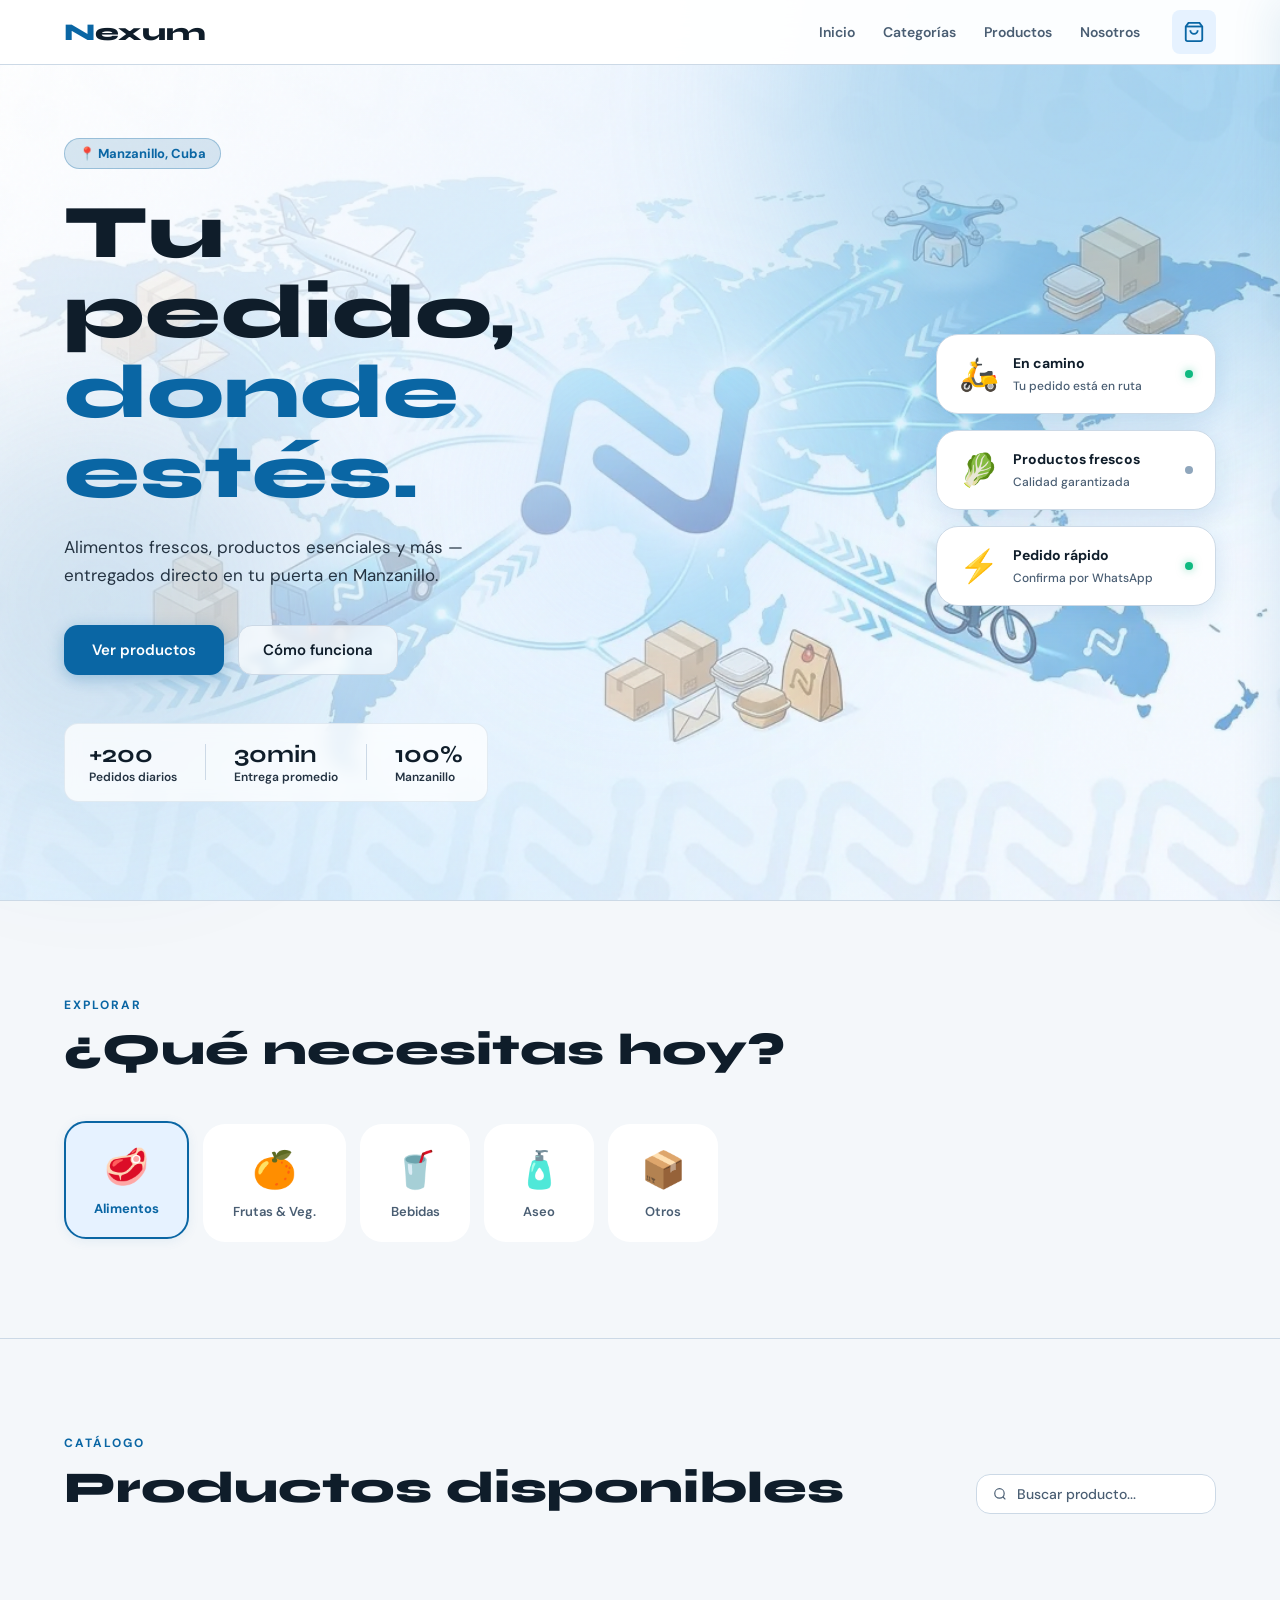
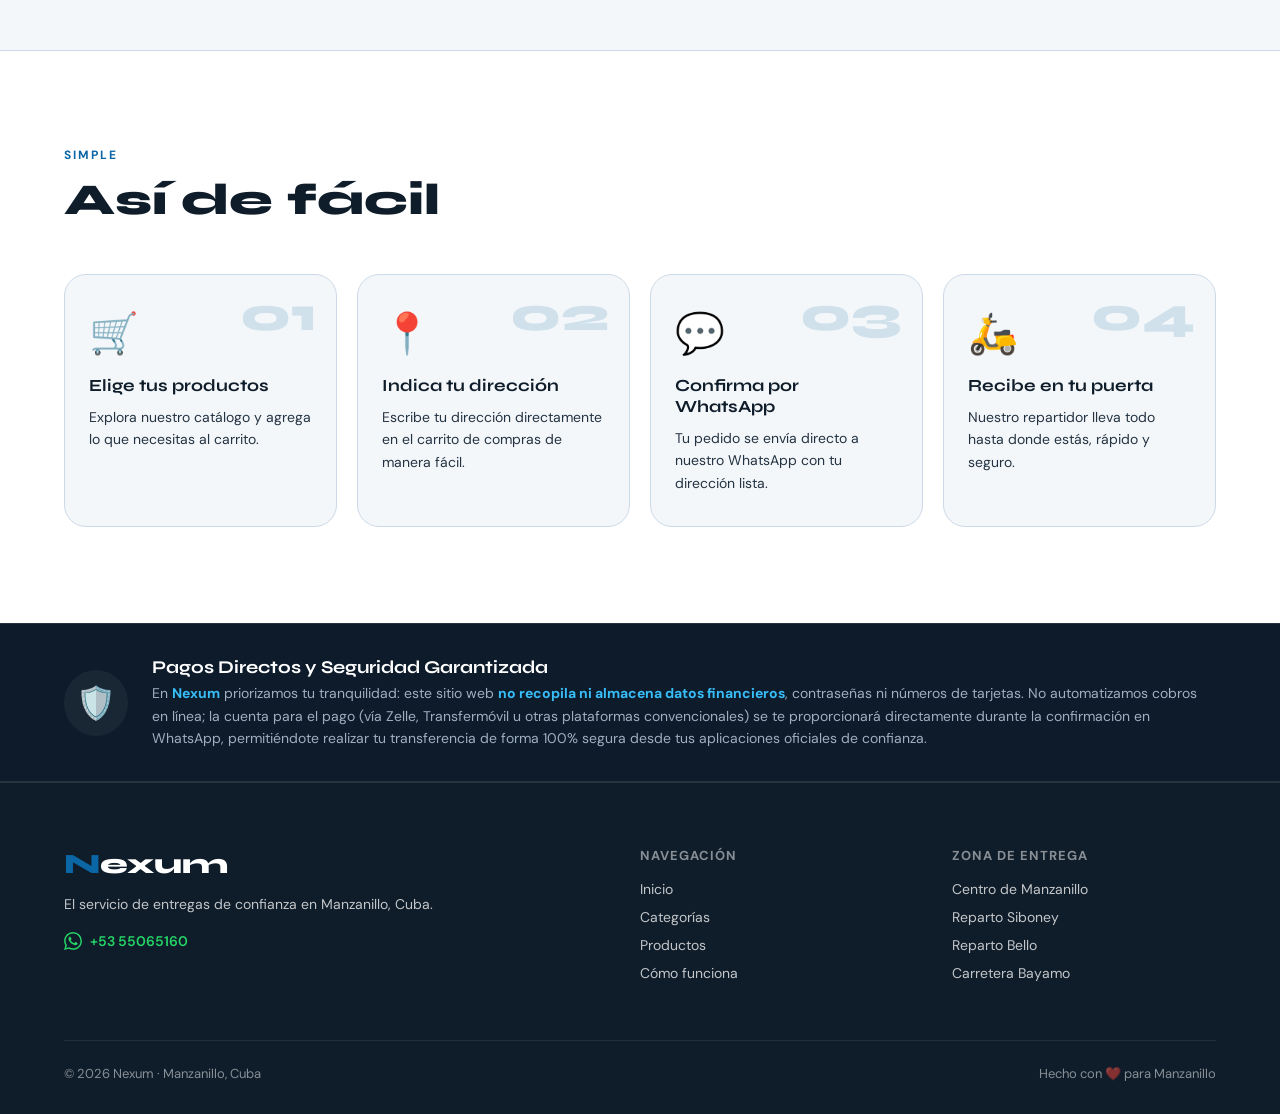
==== index.html @ 2805f34c "Add files via upload" ====
<!DOCTYPE html>
<html lang="es">
<head>
  <meta charset="UTF-8" />
  <meta name="viewport" content="width=device-width, initial-scale=1.0"/>
  <title>Nexum — Entregas en Manzanillo</title>
  <link rel="preconnect" href="https://fonts.googleapis.com">
  <link href="https://fonts.googleapis.com/css2?family=Syne:wght=400;600;700;800&family=DM+Sans:ital,wght=0,300;0,400;0,500;1,300&display=swap" rel="stylesheet">
  <link rel="stylesheet" href="css/styles.css" />
  <link rel="stylesheet" href="css/cart.css" />
  <link rel="stylesheet" href="css/modal.css" />
</head>
<body>

  <div id="loader">
    <div class="loader-logo">
      <span class="logo-n">N</span>
      <div class="loader-bar"></div>
    </div>
  </div>

  <header id="navbar">
    <div class="nav-inner">
      <a href="#" class="brand">
        <span class="brand-n">N</span>exum
      </a>
      <nav class="nav-links">
        <a href="#hero">Inicio</a>
        <a href="#categories">Categorías</a>
        <a href="#products">Productos</a>
        <a href="#about">Nosotros</a>
      </nav>
      <button class="cart-btn" id="cartToggle" aria-label="Carrito">
        <svg width="22" height="22" viewBox="0 0 24 24" fill="none" stroke="currentColor" stroke-width="2">
          <path d="M6 2L3 6v14a2 2 0 002 2h14a2 2 0 002-2V6l-3-4z"/>
          <line x1="3" y1="6" x2="21" y2="6"/>
          <path d="M16 10a4 4 0 01-8 0"/>
        </svg>
        <span class="cart-count" id="cartCount">0</span>
      </button>
      <button class="hamburger" id="hamburger">
        <span></span><span></span><span></span>
      </button>
    </div>
    <div class="mobile-menu" id="mobileMenu">
      <a href="#hero">Inicio</a>
      <a href="#categories">Categorías</a>
      <a href="#products">Productos</a>
      <a href="#about">Nosotros</a>
    </div>
  </header>

  <section id="hero">
    <div class="hero-bg">
      <div class="hero-circle c1"></div>
      <div class="hero-circle c2"></div>
      <div class="hero-circle c3"></div>
      <div class="hero-grain"></div>
    </div>
    <div class="hero-content">
      <div class="hero-tag">📍 Manzanillo, Cuba</div>
      <h1 class="hero-title">
        Tu pedido,<br/>
        <em>donde estés.</em>
      </h1>
      <p class="hero-sub">Alimentos frescos, productos esenciales y más — entregados directo en tu puerta en Manzanillo.</p>
      <div class="hero-actions">
        <a href="#products" class="btn-primary">Ver productos</a>
        <a href="#about" class="btn-ghost">Cómo funciona</a>
      </div>
      <div class="hero-stats">
        <div class="stat"><strong>+200</strong><span>Pedidos diarios</span></div>
        <div class="stat-sep"></div>
        <div class="stat"><strong>30min</strong><span>Entrega promedio</span></div>
        <div class="stat-sep"></div>
        <div class="stat"><strong>100%</strong><span>Manzanillo</span></div>
      </div>
    </div>
    <div class="hero-visual">
      <div class="hero-card floating">
        <div class="hc-icon">🛵</div>
        <div class="hc-text">
          <strong>En camino</strong>
          <span>Tu pedido está en ruta</span>
        </div>
        <div class="hc-dot active"></div>
      </div>
      <div class="hero-card floating delay1">
        <div class="hc-icon">🥬</div>
        <div class="hc-text">
          <strong>Productos frescos</strong>
          <span>Calidad garantizada</span>
        </div>
        <div class="hc-dot"></div>
      </div>
      <div class="hero-card floating delay2">
        <div class="hc-icon">⚡</div>
        <div class="hc-text">
          <strong>Pedido rápido</strong>
          <span>Confirma por WhatsApp</span>
        </div>
        <div class="hc-dot active"></div>
      </div>
    </div>
  </section>

  <section id="categories">
    <div class="container">
      <div class="section-label">Explorar</div>
      <h2 class="section-title">¿Qué necesitas hoy?</h2>
      <div class="categories-grid">
        <div class="cat-card active" data-filter="alimentos">
          <div class="cat-emoji">🥩</div>
          <span>Alimentos</span>
        </div>
        <div class="cat-card" data-filter="frutas">
          <div class="cat-emoji">🍊</div>
          <span>Frutas & Veg.</span>
        </div>
        <div class="cat-card" data-filter="bebidas">
          <div class="cat-emoji">🥤</div>
          <span>Bebidas</span>
        </div>
        <div class="cat-card" data-filter="aseo">
          <div class="cat-emoji">🧴</div>
          <span>Aseo</span>
        </div>
        <div class="cat-card" data-filter="otros">
          <div class="cat-emoji">📦</div>
          <span>Otros</span>
        </div>
      </div>
    </div>
  </section>

  <section id="products">
    <div class="container">
      <div class="products-header">
        <div>
          <div class="section-label">Catálogo</div>
          <h2 class="section-title">Productos disponibles</h2>
        </div>
        <div class="search-box">
          <svg width="16" height="16" viewBox="0 0 24 24" fill="none" stroke="currentColor" stroke-width="2"><circle cx="11" cy="11" r="8"/><line x1="21" y1="21" x2="16.65" y2="16.65"/></svg>
          <input type="text" id="searchInput" placeholder="Buscar producto..." />
        </div>
      </div>
      <div class="products-grid" id="productsGrid"></div>
    </div>
  </section>

  <section id="about">
    <div class="container">
      <div class="section-label">Simple</div>
      <h2 class="section-title">Así de fácil</h2>
      <div class="steps-grid">
        <div class="step-card">
          <div class="step-num">01</div>
          <div class="step-icon">🛒</div>
          <h3>Elige tus productos</h3>
          <p>Explora nuestro catálogo y agrega lo que necesitas al carrito.</p>
        </div>
        <div class="step-card">
          <div class="step-num">02</div>
          <div class="step-icon">📍</div>
          <h3>Indica tu dirección</h3>
          <p>Escribe tu dirección directamente en el carrito de compras de manera fácil.</p>
        </div>
        <div class="step-card">
          <div class="step-num">03</div>
          <div class="step-icon">💬</div>
          <h3>Confirma por WhatsApp</h3>
          <p>Tu pedido se envía directo a nuestro WhatsApp con tu dirección lista.</p>
        </div>
        <div class="step-card">
          <div class="step-num">04</div>
          <div class="step-icon">🛵</div>
          <h3>Recibe en tu puerta</h3>
          <p>Nuestro repartidor lleva todo hasta donde estás, rápido y seguro.</p>
        </div>
      </div>
    </div>
  </section>

  <!-- BANNER DE SEGURIDAD Y PAGOS -->
  <section id="security-notice" class="container">
    <div class="security-card">
      <div class="security-icon">🛡️</div>
      <div class="security-text">
        <h3>Pagos Directos y Seguridad Garantizada</h3>
        <p>En <strong>Nexum</strong> priorizamos tu tranquilidad: este sitio web <strong>no recopila ni almacena datos financieros</strong>, contraseñas ni números de tarjetas. No automatizamos cobros en línea; la cuenta para el pago (vía Zelle, Transfermóvil u otras plataformas convencionales) se te proporcionará directamente durante la confirmación en WhatsApp, permitiéndote realizar tu transferencia de forma 100% segura desde tus aplicaciones oficiales de confianza.</p>
      </div>
    </div>
  </section>

  <footer id="footer">
    <div class="container">
      <div class="footer-inner">
        <div class="footer-brand">
          <span class="brand"><span class="brand-n">N</span>exum</span>
          <p>El servicio de entregas de confianza en Manzanillo, Cuba.</p>
          <a href="https://wa.me/5355065160" class="whatsapp-link" target="_blank">
            <svg width="18" height="18" viewBox="0 0 24 24" fill="currentColor"><path d="M17.472 14.382c-.297-.149-1.758-.867-2.03-.967-.273-.099-.471-.148-.67.15-.197.297-.767.966-.94 1.164-.173.199-.347.223-.644.075-.297-.15-1.255-.463-2.39-1.475-.883-.788-1.48-1.761-1.653-2.059-.173-.297-.018-.458.13-.606.134-.133.298-.347.446-.52.149-.174.198-.298.298-.497.099-.198.05-.371-.025-.52-.075-.149-.669-1.612-.916-2.207-.242-.579-.487-.5-.669-.51-.173-.008-.371-.01-.57-.01-.198 0-.52.074-.792.372-.272.297-1.04 1.016-1.04 2.479 0 1.462 1.065 2.875 1.213 3.074.149.198 2.096 3.2 5.077 4.487.709.306 1.262.489 1.694.625.712.227 1.36.195 1.871.118.571-.085 1.758-.719 2.006-1.413.248-.694.248-1.289.173-1.413-.074-.124-.272-.198-.57-.347m-5.421 7.403h-.004a9.87 9.87 0 01-5.031-1.378l-.361-.214-3.741.982.998-3.648-.235-.374a9.86 9.86 0 01-1.51-5.26c.001-5.45 4.436-9.884 9.888-9.884 2.64 0 5.122 1.03 6.988 2.898a9.825 9.825 0 012.893 6.994c-.003 5.45-4.437 9.884-9.885 9.884m8.413-18.297A11.815 11.815 0 0012.05 0C5.495 0 .16 5.335.157 11.892c0 2.096.547 4.142 1.588 5.945L.057 24l6.305-1.654a11.882 11.882 0 005.683 1.448h.005c6.554 0 11.89-5.335 11.893-11.893a11.821 11.821 0 00-3.48-8.413z"/></svg>
            +53 55065160
          </a>
        </div>
        <div class="footer-links">
          <h4>Navegación</h4>
          <a href="#hero">Inicio</a>
          <a href="#categories">Categorías</a>
          <a href="#products">Productos</a>
          <a href="#about">Cómo funciona</a>
        </div>
        <div class="footer-links">
          <h4>Zona de entrega</h4>
          <span>Centro de Manzanillo</span>
          <span>Reparto Siboney</span>
          <span>Reparto Bello</span>
          <span>Carretera Bayamo</span>
        </div>
      </div>
      <div class="footer-bottom">
        <span>© 2026 Nexum · Manzanillo, Cuba</span>
        <span>Hecho con ❤️ para Manzanillo</span>
      </div>
    </div>
  </footer>

  <div class="cart-overlay" id="cartOverlay"></div>
  <aside class="cart-sidebar" id="cartSidebar">
    <div class="cart-header">
      <h3>Tu carrito</h3>
      <button class="cart-close" id="cartClose">✕</button>
    </div>
    <div class="cart-items" id="cartItems">
      <div class="cart-empty" id="cartEmpty">
        <div class="empty-icon">🛒</div>
        <p>Tu carrito está vacío</p>
        <span>Agrega productos para comenzar</span>
      </div>
    </div>
    
    <div class="cart-footer" id="cartFooter" style="display:none">
      <div class="cart-address-group" style="margin-bottom: 15px; text-align: left;">
        <label for="cartAddress" style="display: block; font-size: 13px; font-weight: 600; color: #a0a0a0; margin-bottom: 6px;">Dirección de entrega *</label>
        <input type="text" id="cartAddress" placeholder="Calle, No., Reparto — Manzanillo" style="width: 100%; padding: 12px; background: #1e1e1e; border: 1.5px solid #333; border-radius: 8px; color: #fff; font-size: 14px; outline: none; font-family: 'DM Sans', sans-serif;" required />
      </div>
      
      <div class="cart-total">
        <span>Total</span>
        <strong id="cartTotal">$0.00</strong>
      </div>
      
      <button class="btn-checkout" id="checkoutBtn" style="background: #25D366; color: #fff; border: none; display: flex; align-items: center; justify-content: center; gap: 8px;">
        Pedir por WhatsApp
        <svg width="18" height="18" viewBox="0 0 24 24" fill="currentColor"><path d="M17.472 14.382c-.297-.149-1.758-.867-2.03-.967-.273-.099-.471-.148-.67.15-.197.297-.767.966-.94 1.164-.173.199-.347.223-.644.075-.297-.15-1.255-.463-2.39-1.475-.883-.788-1.48-1.761-1.653-2.059-.173-.297-.018-.458.13-.606.134-.133.298-.347.446-.52.149-.174.198-.298.298-.497.099-.198.05-.371-.025-.52-.075-.149-.669-1.612-.916-2.207-.242-.579-.487-.5-.669-.51-.173-.008-.371-.01-.57-.01-.198 0-.52.074-.792.372-.272.297-1.04 1.016-1.04 2.479 0 1.462 1.065 2.875 1.213 3.074.149.198 2.096 3.2 5.077 4.487.709.306 1.262.489 1.694.625.712.227 1.36.195 1.871.118.571-.085 1.758-.719 2.006-1.413.248-.694.248-1.289.173-1.413-.074-.124-.272-.198-.57-.347m-5.421 7.403h-.004a9.87 9.87 0 01-5.031-1.378l-.361-.214-3.741.982.998-3.648-.235-.374a9.86 9.86 0 01-1.51-5.26c.001-5.45 4.436-9.884 9.888-9.884 2.64 0 5.122 1.03 6.988 2.898a9.825 9.825 0 012.893 6.994c-.003 5.45-4.437 9.884-9.885 9.884m8.413-18.297A11.815 11.815 0 0012.05 0C5.495 0 .16 5.335.157 11.892c0 2.096.547 4.142 1.588 5.945L.057 24l6.305-1.654a11.882 11.882 0 005.683 1.448h.005c6.554 0 11.89-5.335 11.893-11.893a11.821 11.821 0 00-3.48-8.413z"/></svg>
      </button>
    </div>
  </aside>

  <div class="toast" id="toast"></div>

  <script src="js/cart.js"></script>
  <script src="js/app.js"></script>
  <script src="js/products.js"></script>
</body>
</html>
---- css/styles.css ----
/* ============================================
   NEXUM — styles.css
   Main layout and global styles (CONTRASTE CORREGIDO)
   ============================================ */

:root {
  /* Azules de la marca (Más vivos y legibles) */
  --brand:      #0A66A4;   /* Azul fuerte para botones y enlaces principales */
  --brand-2:    #004B80;   /* Azul oscuro para efectos hover */
  --brand-soft: #E6F2FF;   /* Fondo azul claro muy suave para destacar elementos */

  /* Fondos (Esquema Limpio Blanco/Gris) */
  --dark:       #F4F7FA;   /* Fondo general de la web (Gris claro limpio) */
  --dark-2:     #FFFFFF;   /* Fondo de las tarjetas y secciones blancas */
  --dark-3:     #CCD9E6;   /* Bordes y líneas divisorias (Ahora sí se ven) */
  --mid:        #8FA6BC;   /* Gris medio para iconos o estados neutros */

  /* TIPOGRAFÍA DE ALTO CONTRASTE (¡Adiós a las letras invisibles!) */
  --white:      #0F1D2A;   /* Títulos principales: Azul marino casi negro */
  --text:       #243342;   /* Texto principal: Gris oscuro profundo (Súper legible) */
  --text-muted: #4A5E73;   /* Texto secundario: Gris azulado oscuro (Cumple normas de contraste) */

  --success:    #10B981;
  --wa:         #25D366;

  --radius-sm: 8px;
  --radius:    14px;
  --radius-lg: 22px;
  --radius-xl: 32px;

  --shadow:    0 2px 12px rgba(10,102,164,.08);
  --shadow-md: 0 6px 24px rgba(10,102,164,.12);
  --shadow-lg: 0 14px 40px rgba(10,102,164,.15);

  --transition: .25s cubic-bezier(.4,0,.2,1);
  --font-display: 'Syne', sans-serif;
  --font-body:    'DM Sans', sans-serif;
}

*,*::before,*::after { box-sizing: border-box; margin: 0; padding: 0; }
html { scroll-behavior: smooth; }

body {
  font-family: var(--font-body);
  background: var(--dark);
  color: var(--text);
  overflow-x: hidden;
  -webkit-font-smoothing: antialiased;
}

a { text-decoration: none; color: inherit; }
img { display: block; max-width: 100%; }
button { cursor: pointer; border: none; background: none; font-family: inherit; }
input, textarea { font-family: inherit; }

/* ---- LOADER ---- */
#loader {
  position: fixed; inset: 0;
  background: var(--dark-2);
  display: flex; align-items: center; justify-content: center;
  z-index: 9999;
  transition: opacity .6s ease, visibility .6s ease;
}
#loader.hidden { opacity: 0; visibility: hidden; }
.loader-logo {
  display: flex; flex-direction: column; align-items: center; gap: 16px;
}
.logo-n {
  font-family: var(--font-display);
  font-size: 72px; font-weight: 800;
  color: var(--brand);
  animation: pulse 1.2s ease infinite;
}
.loader-bar {
  width: 60px; height: 3px;
  background: var(--dark-3);
  border-radius: 2px;
  overflow: hidden;
}
.loader-bar::after {
  content: '';
  display: block;
  width: 100%; height: 100%;
  background: linear-gradient(90deg, var(--brand), var(--brand-2));
  animation: slide-bar 1.2s ease infinite;
}
@keyframes slide-bar {
  0%   { transform: translateX(-100%); }
  100% { transform: translateX(100%); }
}
@keyframes pulse {
  0%,100% { opacity: 1; }
  50%      { opacity: .4; }
}

/* ---- NAVBAR ---- */
#navbar {
  position: fixed; top: 0; left: 0; right: 0; z-index: 100;
  background: rgba(255,255,255,.96);
  backdrop-filter: blur(16px);
  border-bottom: 1px solid var(--dark-3);
  transition: box-shadow var(--transition);
}
#navbar.scrolled { box-shadow: var(--shadow-md); }
.nav-inner {
  max-width: 1200px; margin: 0 auto;
  padding: 0 24px;
  height: 64px;
  display: flex; align-items: center; gap: 32px;
}
.brand {
  font-family: var(--font-display);
  font-size: 24px; font-weight: 800;
  color: var(--white);
  flex-shrink: 0;
}
.brand-n { color: var(--brand); }
.nav-links {
  display: flex; gap: 28px; margin-left: auto;
}
.nav-links a {
  font-size: 14px; font-weight: 600;
  color: var(--text-muted);
  transition: color var(--transition);
}
.nav-links a:hover { color: var(--brand); }
.cart-btn {
  position: relative;
  width: 44px; height: 44px;
  border-radius: var(--radius-sm);
  background: var(--brand-soft);
  color: var(--brand);
  display: flex; align-items: center; justify-content: center;
  transition: background var(--transition), color var(--transition);
  flex-shrink: 0;
}
.cart-btn:hover { background: var(--brand); color: #fff; }
.cart-count {
  position: absolute; top: -4px; right: -4px;
  background: var(--brand);
  color: #fff; font-size: 10px; font-weight: 700;
  min-width: 18px; height: 18px;
  border-radius: 9px;
  display: flex; align-items: center; justify-content: center;
  padding: 0 4px;
  opacity: 0; transform: scale(0);
  transition: opacity .2s, transform .2s;
}
.cart-count.visible { opacity: 1; transform: scale(1); }
.hamburger {
  display: none; flex-direction: column; gap: 5px;
  width: 32px; padding: 4px;
}
.hamburger span {
  display: block; height: 2px; background: var(--text);
  border-radius: 2px; transition: var(--transition);
}
.mobile-menu {
  display: none; flex-direction: column;
  padding: 12px 24px 16px;
  border-top: 1px solid var(--dark-3);
  background: #fff;
}
.mobile-menu a {
  padding: 10px 0;
  font-size: 15px; color: var(--text-muted);
  border-bottom: 1px solid var(--dark-3);
}
.mobile-menu.open { display: flex; }

/* ---- HERO ---- */
#hero {
  min-height: 100vh;
  padding: 120px 24px 80px;
  display: grid;
  grid-template-columns: 1fr 1fr;
  align-items: center;
  gap: 48px;
  max-width: 1200px; margin: 0 auto;
  position: relative;
}

/* Optimizado con tu nueva imagen de fondo minimalista */
/* Reemplaza tu .hero-bg actual */
.hero-bg {
  position: fixed;
  inset: 0;
  z-index: -1;
  pointer-events: none;
  background:
    linear-gradient(
      135deg,
      rgba(255,255,255,0.92) 0%,    /* antes: 1.0 — ahora deja pasar un poco */
      rgba(240,246,255,0.82) 35%,   /* antes: 0.95 */
      rgba(230,242,255,0.55) 60%,   /* antes: 0.85 — aquí empieza a verse bien */
      rgba(214,233,255,0.25) 100%   /* antes: 0.7 — lado derecho casi sin filtro */
    ),
    url('../img/nexu00.webp') center/cover no-repeat;
}

.hero-circle {
  position: absolute; border-radius: 50%;
  filter: blur(90px); opacity: .25;
}
.c1 { width: 600px; height: 600px; background: #2A8FCC; top: -200px; right: -100px; }
.c2 { width: 400px; height: 400px; background: #1D6FA4; bottom: 100px; left: -100px; opacity: .15; }
.c3 { width: 280px; height: 280px; background: #93C5FD; top: 40%; left: 40%; opacity: .2; }
.hero-grain {
  position: absolute; inset: 0;
  background-image: url("data:image/svg+xml,%3Csvg viewBox='0 0 256 256' xmlns='http://www.w3.org/2000/svg'%3E%3Cfilter id='n'%3E%3CfeTurbulence type='fractalNoise' baseFrequency='0.9' numOctaves='4'/%3E%3C/filter%3E%3Crect width='100%25' height='100%25' filter='url(%23n)'/%3E%3C/svg%3E");
  opacity: .025;
}
.hero-tag {
  display: inline-flex; align-items: center; gap: 6px;
  background: rgba(10,102,164,.15);
  border: 1px solid rgba(10,102,164,.3);
  color: var(--brand);
  font-size: 13px; font-weight: 700;
  padding: 6px 14px; border-radius: 100px;
  margin-bottom: 24px;
}
.hero-title {
  font-family: var(--font-display);
  font-size: clamp(44px, 6vw, 76px);
  font-weight: 800;
  line-height: 1.05;
  color: var(--white);
  margin-bottom: 20px;
}
.hero-title em {
  font-style: normal;
  color: var(--brand);
}
.hero-sub {
  font-size: 17px; line-height: 1.65;
  color: var(--text);
  max-width: 440px;
  margin-bottom: 36px;
}
.hero-actions {
  display: flex; gap: 14px; flex-wrap: wrap;
  margin-bottom: 48px;
}
.btn-primary {
  display: inline-flex; align-items: center; gap: 8px;
  background: var(--brand);
  color: #fff; font-weight: 600; font-size: 15px;
  padding: 14px 28px; border-radius: var(--radius);
  transition: transform var(--transition), box-shadow var(--transition), background var(--transition);
  box-shadow: 0 4px 16px rgba(10,102,164,.3);
}
.btn-primary:hover {
  background: var(--brand-2);
  transform: translateY(-2px);
  box-shadow: 0 8px 28px rgba(10,102,164,.4);
}
.btn-ghost {
  display: inline-flex; 
  align-items: center;
  color: var(--white); 
  font-weight: 600; 
  font-size: 15px;
  padding: 14px 24px; 
  border-radius: var(--radius);
  border: 1.5px solid var(--dark-3);
  
  /* NUEVO: Fondo translúcido protector y desenfoque suave */
  background: rgba(255, 255, 255, 0.65); 
  backdrop-filter: blur(4px);
  -webkit-backdrop-filter: blur(4px);
  
  transition: background var(--transition), border-color var(--transition), color var(--transition), transform var(--transition);
}

/* Mantenemos tu hover, pero aseguramos que gane fuerza */
.btn-ghost:hover {
  background: var(--brand-soft) !important;
  border-color: var(--brand);
  color: var(--brand);
  transform: translateY(-2px); /* Un pequeño salto sutil al unísono con el primario */
}
.hero-stats {
  display: flex;
  align-items: center;
  gap: 28px;
  background: rgba(255, 255, 255, 0.75); /* Fondo blanco ultra translúcido */
  backdrop-filter: blur(8px);            /* Desenfoque para separar el fondo del texto */
  -webkit-backdrop-filter: blur(8px);    /* Compatibilidad con Safari */
  padding: 16px 24px;
  border-radius: var(--radius);
  border: 1px solid rgba(204, 217, 230, 0.5); /* Borde sutil basado en tu var(--dark-3) */
  width: fit-content;                     /* Se adapta al tamaño de los textos */
}
.stat { display: flex; flex-direction: column; }
.stat strong { 
  font-family: var(--font-display); 
  font-size: 24px; 
  color: var(--white); 
}

.stat span { 
  font-size: 12px; 
  color: var(--text); /* Cambiado de var(--text-muted) a var(--text) para ganar contraste */
  font-weight: 600;   /* Un toque más de grosor */
}
.stat-sep { width: 1px; height: 36px; background: var(--dark-3); }

/* HERO VISUAL */
.hero-visual {
  display: flex; flex-direction: column; gap: 16px;
  align-items: flex-end;
}
.hero-card {
  background: #fff;
  border: 1px solid var(--dark-3);
  border-radius: var(--radius-lg);
  padding: 18px 22px;
  display: flex; align-items: center; gap: 14px;
  width: 280px;
  box-shadow: var(--shadow-md);
}
.hc-icon { font-size: 32px; }
.hc-text strong { display: block; font-size: 14px; color: var(--white); margin-bottom: 2px; }
.hc-text span { font-size: 12px; color: var(--text-muted); font-weight: 500; }
.hc-dot {
  width: 8px; height: 8px; border-radius: 50%;
  background: var(--mid); margin-left: auto;
}
.hc-dot.active { background: var(--success); box-shadow: 0 0 8px rgba(16,185,129,.5); }

.floating { animation: float 4s ease-in-out infinite; }
.delay1 { animation-delay: 1.3s; }
.delay2 { animation-delay: 2.6s; }
@keyframes float {
  0%,100% { transform: translateY(0); }
  50%      { transform: translateY(-10px); }
}

/* ---- SECTIONS SHARED ---- */
.container { max-width: 1200px; margin: 0 auto; padding: 0 24px; }
section { padding: 96px 0; }
.section-label {
  font-size: 12px; font-weight: 700; letter-spacing: 2px;
  text-transform: uppercase; color: var(--brand);
  margin-bottom: 10px;
}
.section-title {
  font-family: var(--font-display);
  font-size: clamp(28px, 4vw, 44px);
  font-weight: 800; color: var(--white);
  margin-bottom: 48px;
}

/* ---- CATEGORIES ---- */
/* ---- CATEGORIES ---- */
#categories { 
  background: transparent; 
  border-top: 1px solid var(--dark-3); 
  border-bottom: 1px solid var(--dark-3); 
}
.categories-grid {
  display: flex; gap: 14px; flex-wrap: wrap;
}
.cat-card {
  display: flex; 
  flex-direction: column; 
  align-items: center; 
  gap: 10px;
  padding: 20px 28px;
  background: #ffffff; /* Forzamos fondo blanco limpio para que resalten */
  border: 2px solid transparent;
  border-radius: var(--radius-lg);
  cursor: pointer;
  transition: border-color var(--transition), background var(--transition), transform var(--transition), box-shadow var(--transition);
  min-width: 110px;
}

.cat-card:hover, .cat-card.active {
  border-color: var(--brand);
  background: var(--brand-soft) !important; /* El !important asegura romper el fondo blanco */
  transform: translateY(-3px);
  box-shadow: var(--shadow);
}
.cat-emoji { font-size: 36px; }
.cat-card span { font-size: 13px; font-weight: 600; color: var(--text-muted); }
.cat-card.active span { color: var(--brand); font-weight: 700; }

/* ---- PRODUCTS ---- */
#products { background: transparent; }
.products-header {
  display: flex; align-items: flex-end; justify-content: space-between;
  gap: 20px; flex-wrap: wrap; margin-bottom: 0;
}
.products-header .section-title { margin-bottom: 0; }
.search-box {
  display: flex; align-items: center; gap: 10px;
  background: #fff;
  border: 1.5px solid var(--dark-3);
  border-radius: var(--radius);
  padding: 10px 16px;
  width: 240px;
  color: var(--text-muted);
  transition: border-color var(--transition), box-shadow var(--transition);
}
.search-box:focus-within {
  border-color: var(--brand);
  box-shadow: 0 0 0 3px rgba(10,102,164,.2);
}
.search-box input {
  background: none; border: none; outline: none;
  color: var(--text); font-size: 14px; width: 100%; font-weight: 500;
}
.search-box input::placeholder { color: var(--text-muted); }
.products-grid {
  margin-top: 40px;
  display: grid;
  grid-template-columns: repeat(auto-fill, minmax(220px, 1fr));
  gap: 20px;
}
.product-card {
  background: #fff;
  border: 1.5px solid var(--dark-3);
  border-radius: var(--radius-lg);
  overflow: hidden;
  transition: transform var(--transition), border-color var(--transition), box-shadow var(--transition);
}
.product-card:hover {
  transform: translateY(-5px);
  border-color: var(--brand);
  box-shadow: var(--shadow-lg);
}
.product-img {
  height: 160px;
  display: flex; align-items: center; justify-content: center;
  overflow: hidden;
  font-size: 72px;
  background: var(--brand-soft);
  position: relative;
}
.product-badge {
  position: absolute; top: 10px; left: 10px;
  background: var(--brand);
  color: #fff; font-size: 10px; font-weight: 700;
  padding: 3px 8px; border-radius: 6px;
  text-transform: uppercase; letter-spacing: .5px;
}
.product-info { padding: 16px; }
.product-name {
  font-size: 16px; font-weight: 700; color: var(--white);
  margin-bottom: 4px;
}
.product-desc {
  font-size: 13px; color: var(--text-muted); line-height: 1.4;
  margin-bottom: 14px;
}
.product-footer {
  display: flex; align-items: center; justify-content: space-between;
}
.product-price {
  font-family: var(--font-display);
  font-size: 20px; font-weight: 700; color: var(--brand);
}
.product-price small { font-size: 11px; color: var(--text-muted); font-weight: 500; }
.add-btn {
  width: 36px; height: 36px;
  background: var(--brand);
  color: #fff; font-size: 20px;
  border-radius: var(--radius-sm);
  display: flex; align-items: center; justify-content: center;
  transition: background var(--transition), transform var(--transition), box-shadow var(--transition);
}
.add-btn:hover {
  background: var(--brand-2);
  transform: scale(1.1);
  box-shadow: 0 4px 12px rgba(10,102,164,.3);
}
.product-card.hidden { display: none; }

/* ---- STEPS ---- */
#about { background: #fff; border-top: 1px solid var(--dark-3); }
.steps-grid {
  display: grid;
  grid-template-columns: repeat(auto-fit, minmax(220px, 1fr));
  gap: 20px;
}
.step-card {
  background: var(--dark);
  border: 1.5px solid var(--dark-3);
  border-radius: var(--radius-lg);
  padding: 32px 24px;
  position: relative;
  transition: border-color var(--transition), transform var(--transition), box-shadow var(--transition);
}
.step-card:hover {
  border-color: var(--brand);
  transform: translateY(-4px);
  box-shadow: var(--shadow-md);
}
.step-num {
  font-family: var(--font-display);
  font-size: 48px; font-weight: 800;
  color: rgba(10,102,164,.15);
  position: absolute; top: 16px; right: 20px;
  line-height: 1;
}
.step-icon { font-size: 40px; margin-bottom: 16px; }
.step-card h3 {
  font-family: var(--font-display);
  font-size: 17px; color: var(--white);
  margin-bottom: 10px;
}
.step-card p { font-size: 14px; color: var(--text); line-height: 1.6; }

/* ---- FOOTER ---- */
#footer {
  background: #0F1D2A; /* Azul marino profundo */
  padding: 64px 0 32px;
  border-top: 1px solid rgba(255,255,255,.1);
}
#footer .brand, #footer .section-title { color: #fff; }
.footer-inner {
  display: grid; grid-template-columns: 2fr 1fr 1fr;
  gap: 48px; margin-bottom: 48px;
}
.footer-brand .brand { font-size: 28px; display: block; margin-bottom: 12px; }
.footer-brand p { font-size: 14px; color: rgba(255,255,255,.75); line-height: 1.6; margin-bottom: 16px; }
.whatsapp-link {
  display: inline-flex; align-items: center; gap: 8px;
  color: var(--wa); font-weight: 600; font-size: 14px;
  transition: opacity var(--transition);
}
.whatsapp-link:hover { opacity: .8; }
.footer-links h4 {
  font-size: 13px; font-weight: 700;
  letter-spacing: 1px; text-transform: uppercase;
  color: rgba(255,255,255,.5); margin-bottom: 16px;
}
.footer-links a, .footer-links span {
  display: block; font-size: 14px; color: rgba(255,255,255,.75);
  margin-bottom: 10px; transition: color var(--transition);
}
.footer-links a:hover { color: #fff; }
.footer-bottom {
  display: flex; justify-content: space-between; align-items: center;
  padding-top: 24px; border-top: 1px solid rgba(255,255,255,.08);
  font-size: 13px; color: rgba(255,255,255,.5);
}

/* ---- TOAST ---- */
.toast {
  position: fixed; bottom: 32px; left: 50%; transform: translateX(-50%) translateY(80px);
  background: #0F1D2A;
  border: 1px solid var(--dark-3);
  color: #fff;
  padding: 12px 24px; border-radius: var(--radius);
  font-size: 14px; font-weight: 600;
  box-shadow: var(--shadow-lg);
  z-index: 9999;
  transition: transform .35s cubic-bezier(.4,0,.2,1), opacity .35s;
  opacity: 0; pointer-events: none;
  white-space: nowrap;
}
.toast.show { transform: translateX(-50%) translateY(0); opacity: 1; }

/* ---- RESPONSIVE ---- */
@media (max-width: 900px) {
  #hero { grid-template-columns: 1fr; padding-top: 100px; }
  .hero-visual { display: none; }
  .nav-links { display: none; }
  .hamburger { display: flex; margin-left: auto; }
  .footer-inner { grid-template-columns: 1fr; gap: 32px; }
}
@media (max-width: 600px) {
  #hero { padding: 100px 20px 60px; }
  .hero-stats { flex-wrap: wrap; gap: 16px; }
  .products-header { flex-direction: column; align-items: flex-start; }
  .search-box { width: 100%; }
  .footer-bottom { flex-direction: column; gap: 8px; text-align: center; }
}
/* ---- BANNER DE SEGURIDAD ---- */
#security-notice {
  background: #0d1b2a; /* Fondo oscuro que combina con el inicio del footer */
  border-top: 1px solid rgba(255, 255, 255, 0.1);
  border-bottom: 1px solid rgba(255, 255, 255, 0.1);
  padding: 32px 0;
  width: 100%;
  max-width: 100% !important; /* Rompe el límite del container para estirarse completo */
}

.security-card {
  max-width: 1200px; /* Alineado con el ancho de tu contenedor global */
  margin: 0 auto;
  padding: 0 24px;
  display: flex;
  align-items: center;
  gap: 24px;
}

.security-icon {
  font-size: 32px;
  flex-shrink: 0;
  background: rgba(255, 255, 255, 0.05);
  padding: 12px;
  border-radius: 50%;
  display: flex;
  align-items: center;
  justify-content: center;
}

.security-text h3 {
  font-family: var(--font-display);
  font-size: 18px;
  color: #ffffff; /* Texto de título completamente blanco */
  margin-bottom: 4px;
}

.security-text p {
  font-size: 14px;
  color: #a0aec0; /* Gris claro de alta legibilidad sobre fondo oscuro */
  line-height: 1.6;
}

.security-text strong {
  color: #38bdf8; /* Resaltado azul eléctrico sutil para palabras clave */
}

/* Ajuste para móviles */
@media (max-width: 768px) {
  .security-card {
    flex-direction: column;
    text-align: center;
    gap: 16px;
  }
}
---- css/cart.css ----
/* ============================================
 /* ============================================
   NEXUM — cart.css (Light Theme Corregido)
   ============================================ */

.cart-overlay {
  position: fixed; inset: 0; z-index: 200;
  background: rgba(26,43,60,.45);
  backdrop-filter: blur(4px);
  opacity: 0; visibility: hidden;
  transition: opacity .35s, visibility .35s;
}
.cart-overlay.open { opacity: 1; visibility: visible; }

.cart-sidebar {
  position: fixed; top: 0; right: 0; bottom: 0; z-index: 201;
  width: 380px; max-width: 100vw;
  background: #ffffff; /* Fondo blanco para el tema claro */
  border-left: 1.5px solid var(--dark-3);
  display: flex; flex-direction: column;
  transform: translateX(100%);
  transition: transform .4s cubic-bezier(.4,0,.2,1);
  box-shadow: -8px 0 40px rgba(29,111,164,.1);
}
.cart-sidebar.open { transform: translateX(0); }

.cart-header {
  display: flex; align-items: center; justify-content: space-between;
  padding: 20px 24px;
  border-bottom: 1px solid var(--dark-3);
  flex-shrink: 0;
  background: #ffffff;
}
.cart-header h3 {
  font-family: var(--font-display);
  font-size: 20px; font-weight: 700; 
  color: #1a2b3c !important; /* Texto oscuro legible */
}
.cart-close {
  width: 32px; height: 32px;
  display: flex; align-items: center; justify-content: center;
  border-radius: var(--radius-sm);
  color: var(--text-muted); font-size: 16px;
  transition: background var(--transition), color var(--transition);
  background: none;
  border: none;
  cursor: pointer;
}
.cart-close:hover { background: var(--dark-3); color: #ffffff; }

.cart-items {
  flex: 1; overflow-y: auto;
  padding: 16px 24px;
  display: flex; flex-direction: column; gap: 12px;
  background: #f8fafc; /* Un fondo gris sutil para que contrasten las tarjetas */
}
.cart-items::-webkit-scrollbar { width: 4px; }
.cart-items::-webkit-scrollbar-thumb { background: var(--dark-3); border-radius: 2px; }

.cart-empty {
  display: flex; flex-direction: column; align-items: center;
  justify-content: center; gap: 10px;
  flex: 1; padding: 48px 0; text-align: center;
  background: #ffffff;
}
.empty-icon { font-size: 56px; }
.cart-empty p { font-size: 16px; color: #1a2b3c !important; font-weight: 500; }
.cart-empty span { font-size: 13px; color: var(--text-muted); }

.cart-item {
  display: flex; align-items: center; gap: 12px;
  background: #ffffff; /* Tarjetas blancas */
  border: 1.5px solid var(--dark-3);
  border-radius: var(--radius);
  padding: 12px;
  animation: slide-in .25s ease;
}
@keyframes slide-in {
  from { opacity: 0; transform: translateX(20px); }
  to   { opacity: 1; transform: translateX(0); }
}
.ci-img-preview { flex-shrink: 0; display: flex; align-items: center; }
.ci-info { flex: 1; min-width: 0; }
.ci-name { font-size: 14px; font-weight: 600; color: #1a2b3c !important; white-space: nowrap; overflow: hidden; text-overflow: ellipsis; }
.ci-price { font-size: 13px; color: var(--brand); font-weight: 500; margin-top: 2px; }
.ci-controls {
  display: flex; align-items: center; gap: 8px; flex-shrink: 0;
}
.qty-btn {
  width: 26px; height: 26px;
  border-radius: 6px;
  background: #ffffff;
  border: 1.5px solid var(--dark-3);
  color: #1a2b3c; font-size: 14px; font-weight: 600;
  display: flex; align-items: center; justify-content: center;
  transition: background var(--transition), border-color var(--transition), color var(--transition);
  cursor: pointer;
}
.qty-btn:hover { background: var(--brand); border-color: var(--brand); color: #fff; }
.qty-num { font-size: 14px; font-weight: 700; color: #1a2b3c !important; min-width: 20px; text-align: center; }

.ci-remove {
  color: var(--text-muted); font-size: 14px;
  padding: 4px; margin-left: 4px;
  background: none; border: none;
  cursor: pointer;
  transition: color var(--transition);
}
.ci-remove:hover { color: #dc2626; }

.cart-footer {
  padding: 20px 24px 28px;
  border-top: 1px solid var(--dark-3);
  flex-shrink: 0;
  background: #ffffff; /* Pie de página blanco fijo */
}
.cart-total {
  display: flex; justify-content: space-between; align-items: center;
  margin-bottom: 16px;
  font-size: 15px; color: var(--text-muted);
}
.cart-total strong {
  font-family: var(--font-display);
  font-size: 26px; 
  color: #1a2b3c !important; /* Importante: Precio en color oscuro visible */
}
.btn-checkout {
  width: 100%;
  display: flex; align-items: center; justify-content: center; gap: 10px;
  background: var(--brand);
  color: #ffffff !important; font-size: 15px; font-weight: 600;
  padding: 14px 20px; border-radius: var(--radius);
  box-shadow: 0 4px 16px rgba(29,111,164,.2);
  transition: background var(--transition), transform var(--transition), box-shadow var(--transition);
  border: none;
  cursor: pointer;
}
.btn-checkout:hover {
  background: var(--brand-2);
  transform: translateY(-2px);
  box-shadow: 0 8px 24px rgba(29,111,164,.35);
}
---- css/modal.css ----
/* ============================================
   NEXUM — modal.css  (light theme)
   ============================================ */

.modal-overlay {
  position: fixed; inset: 0; z-index: 300;
  background: rgba(26,43,60,.5);
  backdrop-filter: blur(6px);
  display: flex; align-items: center; justify-content: center;
  padding: 20px;
  opacity: 0; visibility: hidden;
  transition: opacity .35s, visibility .35s;
}
.modal-overlay.open { opacity: 1; visibility: visible; }

.modal {
  background: #fff;
  border: 1.5px solid var(--dark-3);
  border-radius: var(--radius-xl);
  width: 100%; max-width: 560px;
  max-height: 90vh;
  display: flex; flex-direction: column;
  box-shadow: var(--shadow-lg);
  transform: scale(.94) translateY(20px);
  transition: transform .4s cubic-bezier(.4,0,.2,1);
  overflow: hidden;
}
.modal-overlay.open .modal { transform: scale(1) translateY(0); }

.modal-header {
  display: flex; align-items: center; justify-content: space-between;
  padding: 22px 28px;
  border-bottom: 1px solid var(--dark-3);
  flex-shrink: 0;
}
.modal-header h3 {
  font-family: var(--font-display);
  font-size: 20px; font-weight: 700; color: var(--white);
}
.modal-close {
  width: 32px; height: 32px;
  display: flex; align-items: center; justify-content: center;
  border-radius: var(--radius-sm);
  color: var(--text-muted); font-size: 16px;
  transition: background var(--transition), color var(--transition);
}
.modal-close:hover { background: var(--dark-3); color: var(--white); }

.modal-body {
  flex: 1; overflow-y: auto; padding: 24px 28px;
  display: flex; flex-direction: column; gap: 24px;
  background: var(--dark);
}
.modal-body::-webkit-scrollbar { width: 4px; }
.modal-body::-webkit-scrollbar-thumb { background: var(--dark-3); border-radius: 2px; }

/* ORDER SUMMARY */
.order-summary {
  background: #fff;
  border: 1.5px solid var(--dark-3);
  border-radius: var(--radius-lg);
  padding: 16px;
}
.order-summary h4 {
  font-size: 13px; font-weight: 700;
  letter-spacing: 1px; text-transform: uppercase;
  color: var(--text-muted); margin-bottom: 12px;
}
.summary-item {
  display: flex; justify-content: space-between; align-items: center;
  padding: 8px 0;
  border-bottom: 1px solid var(--dark-3);
  font-size: 14px;
}
.summary-item:last-child { border-bottom: none; }
.summary-item span { color: var(--text-muted); }
.summary-item strong { color: var(--white); }
.summary-total {
  display: flex; justify-content: space-between; align-items: center;
  padding-top: 12px; margin-top: 4px;
  border-top: 2px solid var(--dark-3);
}
.summary-total span { font-weight: 600; color: var(--text); }
.summary-total strong {
  font-family: var(--font-display);
  font-size: 22px; color: var(--brand);
}

/* FORM */
.modal-form {
  background: #fff;
  border: 1.5px solid var(--dark-3);
  border-radius: var(--radius-lg);
  padding: 20px;
}
.modal-form h4 {
  font-family: var(--font-display);
  font-size: 16px; font-weight: 700; color: var(--white);
  margin-bottom: 16px;
}
.form-group {
  display: flex; flex-direction: column; gap: 6px;
  margin-bottom: 14px;
}
.form-group label {
  font-size: 13px; font-weight: 600; color: var(--text);
}
.form-group input,
.form-group textarea {
  background: var(--dark);
  border: 1.5px solid var(--dark-3);
  border-radius: var(--radius-sm);
  color: var(--white); font-size: 14px;
  padding: 11px 14px;
  outline: none; resize: none;
  transition: border-color var(--transition), box-shadow var(--transition);
}
.form-group input:focus,
.form-group textarea:focus {
  border-color: var(--brand);
  box-shadow: 0 0 0 3px rgba(29,111,164,.12);
}
.form-group input::placeholder,
.form-group textarea::placeholder {
  color: var(--mid);
}
.form-group input.error { border-color: #dc2626 !important; box-shadow: 0 0 0 3px rgba(220,38,38,.1); }

.modal-actions {
  display: flex; gap: 12px; align-items: center;
  padding: 20px 28px 24px;
  border-top: 1px solid var(--dark-3);
  flex-shrink: 0;
  background: #fff;
}
.btn-ghost-sm {
  padding: 12px 20px;
  border-radius: var(--radius);
  border: 1.5px solid var(--dark-3);
  color: var(--text-muted); font-size: 14px; font-weight: 500;
  transition: background var(--transition), color var(--transition), border-color var(--transition);
}
.btn-ghost-sm:hover { background: var(--dark-3); color: var(--white); border-color: var(--mid); }

.btn-whatsapp {
  flex: 1;
  display: flex; align-items: center; justify-content: center; gap: 10px;
  background: #1aad54;
  color: #fff; font-size: 15px; font-weight: 600;
  padding: 13px 20px; border-radius: var(--radius);
  box-shadow: 0 4px 14px rgba(26,173,84,.25);
  transition: background var(--transition), transform var(--transition), box-shadow var(--transition);
}
.btn-whatsapp:hover {
  background: #15943f;
  transform: translateY(-2px);
  box-shadow: 0 8px 24px rgba(26,173,84,.35);
}

@media (max-width: 480px) {
  .modal { border-radius: var(--radius-lg); }
  .modal-header, .modal-body, .modal-actions { padding-left: 20px; padding-right: 20px; }
  .modal-actions { flex-direction: column; }
  .btn-whatsapp { width: 100%; }
}
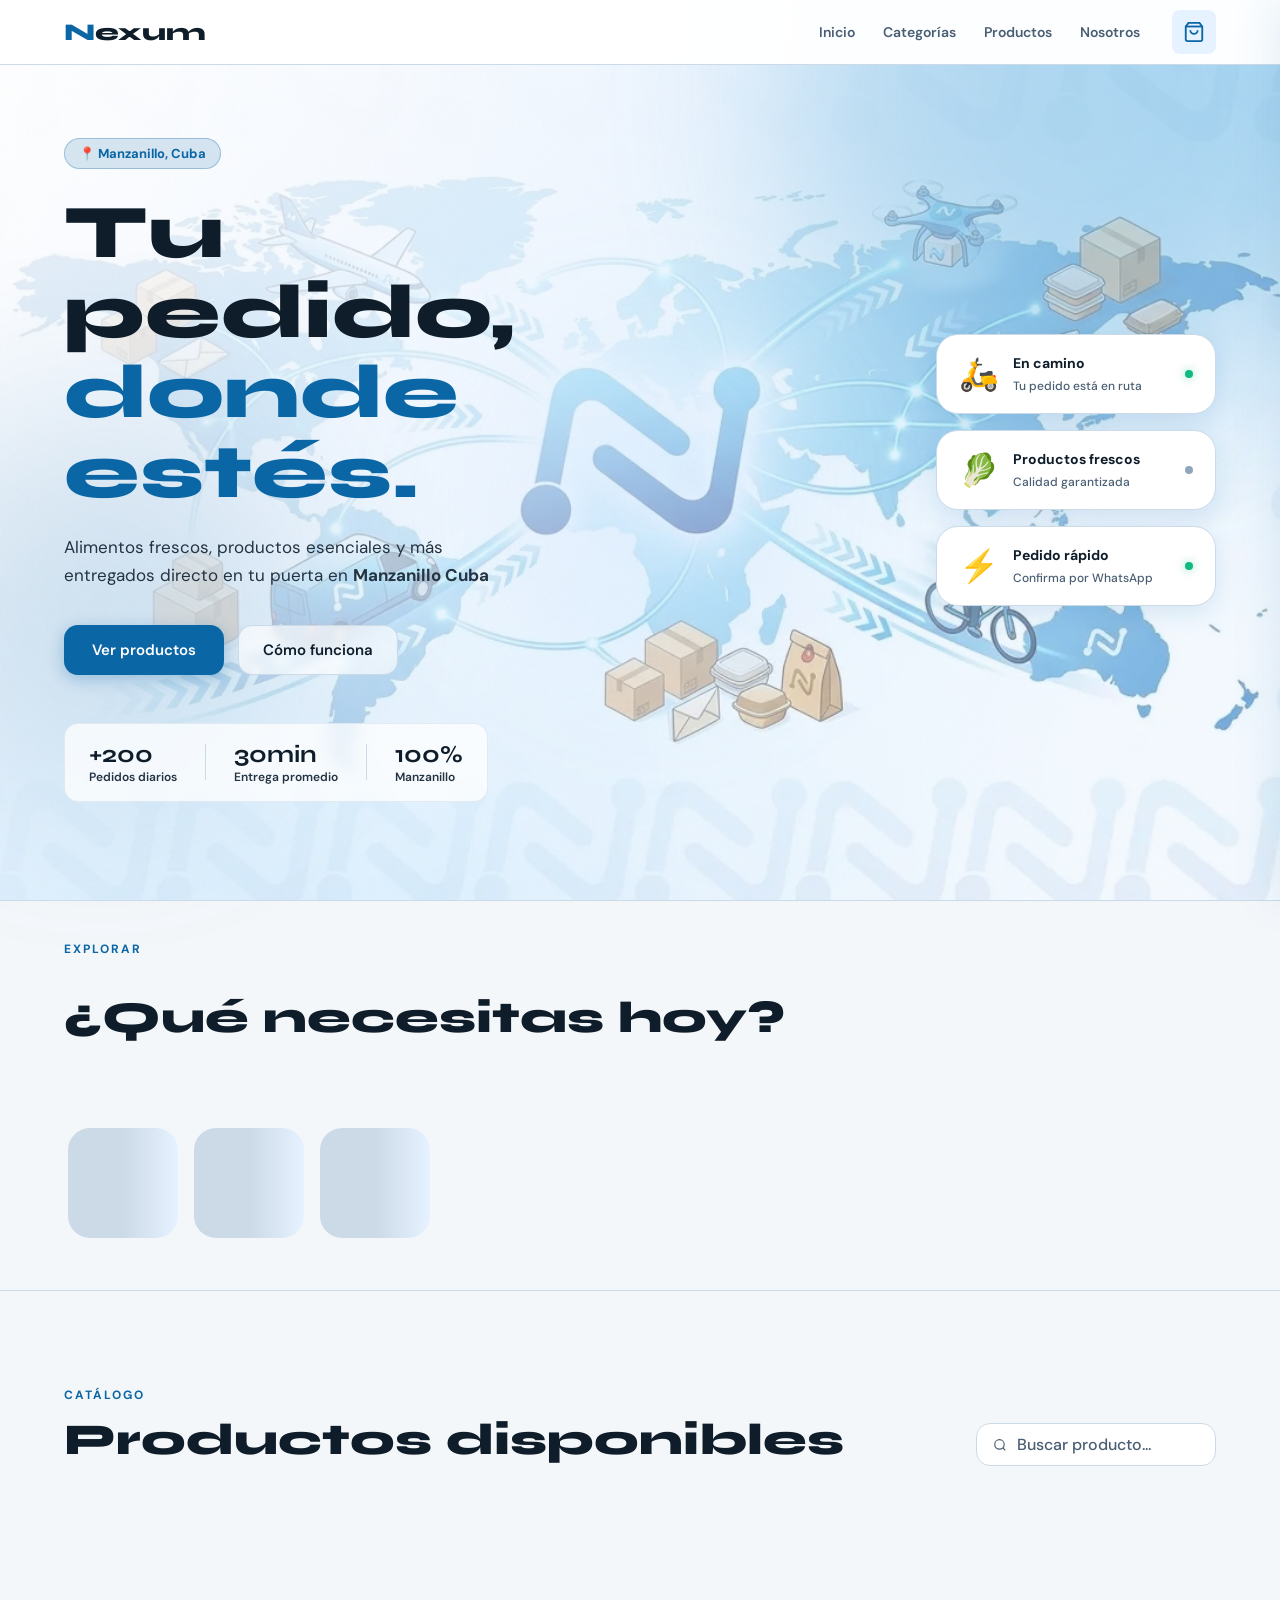
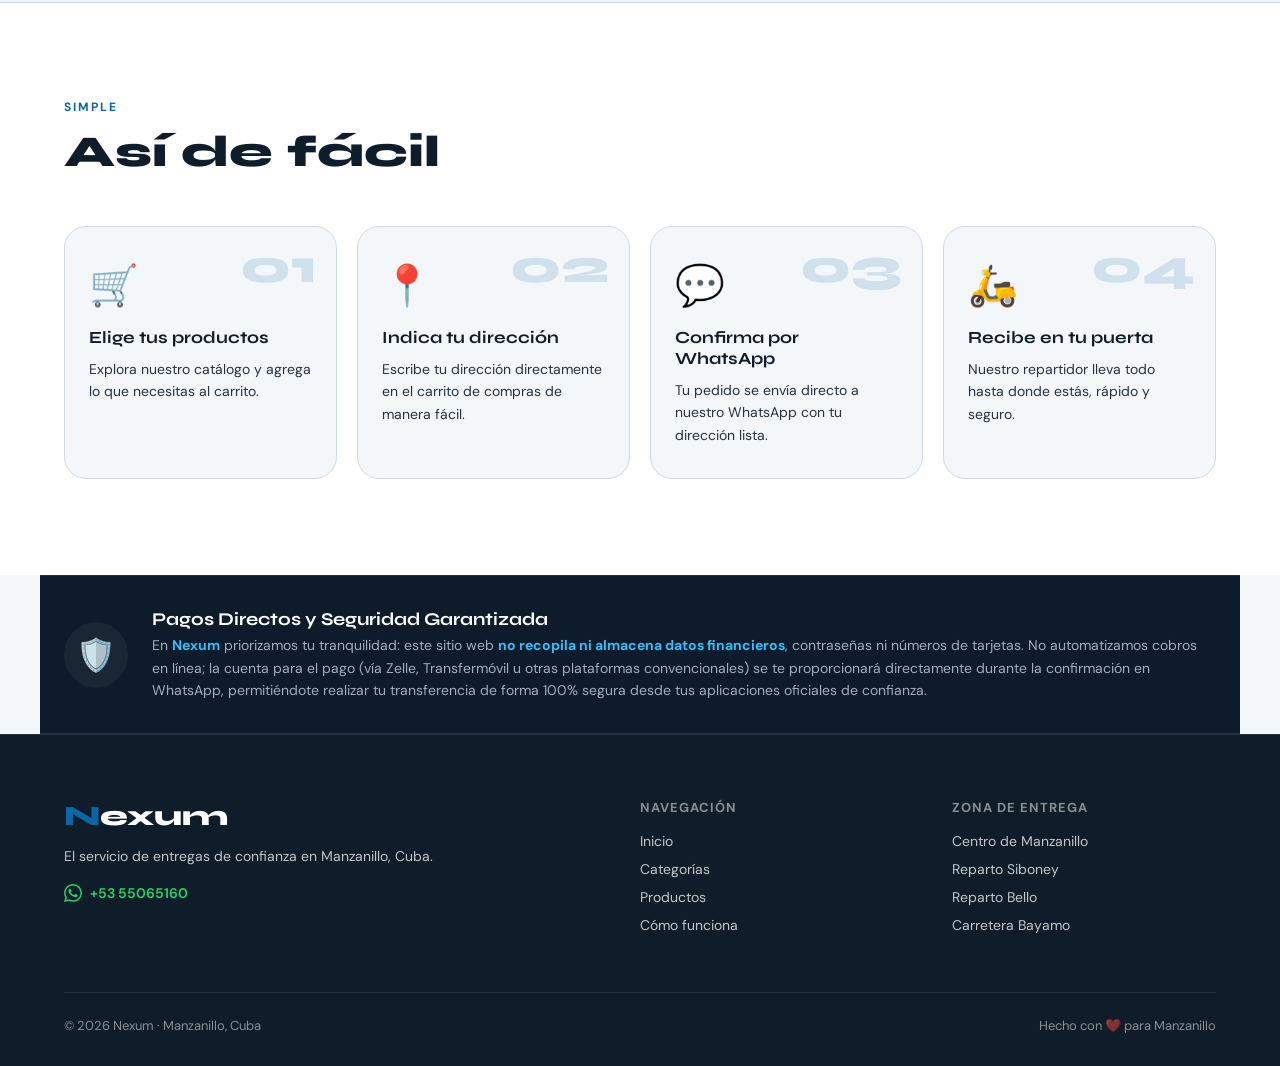
==== commit fe791162: "Add files via upload" ====
--- a/index.html
+++ b/index.html
@@ -3,9 +3,20 @@
 <head>
   <meta charset="UTF-8" />
   <meta name="viewport" content="width=device-width, initial-scale=1.0"/>
-  <title>Nexum — Entregas en Manzanillo</title>
+  
+  <title>Nexum | Entregas de Alimentos y Combos en Manzanillo, Cuba</title>
+  <meta name="description" content="Envía alimentos, aseo y combos esenciales directo a tus familiares en Manzanillo, Granma. Entrega rápida a domicilio y pagos seguros." />
+  <meta name="keywords" content="Nexum Manzanillo, enviar comida a Cuba, combos Manzanillo, envíos a Granma, comida para Cuba, Zelle Cuba" />
+  <meta name="robots" content="index, follow" />
+
+  <meta property="og:title" content="Nexum | Entregas en Manzanillo, Cuba" />
+  <meta property="og:description" content="Alimentos frescos y productos esenciales entregados en la puerta de tu familia." />
+  <meta property="og:image" content="https://tu-usuario.github.io/nexum/img/og-preview.jpg" />
+  <meta property="og:url" content="https://tu-usuario.github.io/nexum/" />
+  <meta property="og:type" content="website" />
+
   <link rel="preconnect" href="https://fonts.googleapis.com">
-  <link href="https://fonts.googleapis.com/css2?family=Syne:wght=400;600;700;800&family=DM+Sans:ital,wght=0,300;0,400;0,500;1,300&display=swap" rel="stylesheet">
+  <link href="https://fonts.googleapis.com/css2?family=Syne:wght@400;600;700;800&family=DM+Sans:ital,wght@0,300;0,400;0,500;1,300&display=swap" rel="stylesheet">
   <link rel="stylesheet" href="css/styles.css" />
   <link rel="stylesheet" href="css/cart.css" />
   <link rel="stylesheet" href="css/modal.css" />
@@ -63,7 +74,7 @@
         Tu pedido,<br/>
         <em>donde estés.</em>
       </h1>
-      <p class="hero-sub">Alimentos frescos, productos esenciales y más — entregados directo en tu puerta en Manzanillo.</p>
+      <p class="hero-sub">Alimentos frescos, productos esenciales y más entregados directo en tu puerta en <strong>Manzanillo Cuba</strong></p>
       <div class="hero-actions">
         <a href="#products" class="btn-primary">Ver productos</a>
         <a href="#about" class="btn-ghost">Cómo funciona</a>
@@ -108,27 +119,12 @@
     <div class="container">
       <div class="section-label">Explorar</div>
       <h2 class="section-title">¿Qué necesitas hoy?</h2>
+      <!-- Las categorías se generan dinámicamente desde Google Sheets -->
       <div class="categories-grid">
-        <div class="cat-card active" data-filter="alimentos">
-          <div class="cat-emoji">🥩</div>
-          <span>Alimentos</span>
-        </div>
-        <div class="cat-card" data-filter="frutas">
-          <div class="cat-emoji">🍊</div>
-          <span>Frutas & Veg.</span>
-        </div>
-        <div class="cat-card" data-filter="bebidas">
-          <div class="cat-emoji">🥤</div>
-          <span>Bebidas</span>
-        </div>
-        <div class="cat-card" data-filter="aseo">
-          <div class="cat-emoji">🧴</div>
-          <span>Aseo</span>
-        </div>
-        <div class="cat-card" data-filter="otros">
-          <div class="cat-emoji">📦</div>
-          <span>Otros</span>
-        </div>
+        <!-- Cargando... -->
+        <div class="cat-card-skeleton"></div>
+        <div class="cat-card-skeleton"></div>
+        <div class="cat-card-skeleton"></div>
       </div>
     </div>
   </section>
@@ -182,7 +178,6 @@
     </div>
   </section>
 
-  <!-- BANNER DE SEGURIDAD Y PAGOS -->
   <section id="security-notice" class="container">
     <div class="security-card">
       <div class="security-icon">🛡️</div>
@@ -239,18 +234,15 @@
         <span>Agrega productos para comenzar</span>
       </div>
     </div>
-    
     <div class="cart-footer" id="cartFooter" style="display:none">
       <div class="cart-address-group" style="margin-bottom: 15px; text-align: left;">
         <label for="cartAddress" style="display: block; font-size: 13px; font-weight: 600; color: #a0a0a0; margin-bottom: 6px;">Dirección de entrega *</label>
         <input type="text" id="cartAddress" placeholder="Calle, No., Reparto — Manzanillo" style="width: 100%; padding: 12px; background: #1e1e1e; border: 1.5px solid #333; border-radius: 8px; color: #fff; font-size: 14px; outline: none; font-family: 'DM Sans', sans-serif;" required />
       </div>
-      
       <div class="cart-total">
         <span>Total</span>
         <strong id="cartTotal">$0.00</strong>
       </div>
-      
       <button class="btn-checkout" id="checkoutBtn" style="background: #25D366; color: #fff; border: none; display: flex; align-items: center; justify-content: center; gap: 8px;">
         Pedir por WhatsApp
         <svg width="18" height="18" viewBox="0 0 24 24" fill="currentColor"><path d="M17.472 14.382c-.297-.149-1.758-.867-2.03-.967-.273-.099-.471-.148-.67.15-.197.297-.767.966-.94 1.164-.173.199-.347.223-.644.075-.297-.15-1.255-.463-2.39-1.475-.883-.788-1.48-1.761-1.653-2.059-.173-.297-.018-.458.13-.606.134-.133.298-.347.446-.52.149-.174.198-.298.298-.497.099-.198.05-.371-.025-.52-.075-.149-.669-1.612-.916-2.207-.242-.579-.487-.5-.669-.51-.173-.008-.371-.01-.57-.01-.198 0-.52.074-.792.372-.272.297-1.04 1.016-1.04 2.479 0 1.462 1.065 2.875 1.213 3.074.149.198 2.096 3.2 5.077 4.487.709.306 1.262.489 1.694.625.712.227 1.36.195 1.871.118.571-.085 1.758-.719 2.006-1.413.248-.694.248-1.289.173-1.413-.074-.124-.272-.198-.57-.347m-5.421 7.403h-.004a9.87 9.87 0 01-5.031-1.378l-.361-.214-3.741.982.998-3.648-.235-.374a9.86 9.86 0 01-1.51-5.26c.001-5.45 4.436-9.884 9.888-9.884 2.64 0 5.122 1.03 6.988 2.898a9.825 9.825 0 012.893 6.994c-.003 5.45-4.437 9.884-9.885 9.884m8.413-18.297A11.815 11.815 0 0012.05 0C5.495 0 .16 5.335.157 11.892c0 2.096.547 4.142 1.588 5.945L.057 24l6.305-1.654a11.882 11.882 0 005.683 1.448h.005c6.554 0 11.89-5.335 11.893-11.893a11.821 11.821 0 00-3.48-8.413z"/></svg>
@@ -260,8 +252,8 @@
 
   <div class="toast" id="toast"></div>
 
+  <!-- products.js ya no es necesario: toda la lógica está en app.js -->
   <script src="js/cart.js"></script>
   <script src="js/app.js"></script>
-  <script src="js/products.js"></script>
 </body>
-</html>+</html>
--- a/css/styles.css
+++ b/css/styles.css
@@ -1,24 +1,21 @@
 /* ============================================
    NEXUM — styles.css
-   Main layout and global styles (CONTRASTE CORREGIDO)
+   Versión Completa y Definitiva (Fija y Deslizable)
    ============================================ */
 
 :root {
-  /* Azules de la marca (Más vivos y legibles) */
-  --brand:      #0A66A4;   /* Azul fuerte para botones y enlaces principales */
-  --brand-2:    #004B80;   /* Azul oscuro para efectos hover */
-  --brand-soft: #E6F2FF;   /* Fondo azul claro muy suave para destacar elementos */
-
-  /* Fondos (Esquema Limpio Blanco/Gris) */
-  --dark:       #F4F7FA;   /* Fondo general de la web (Gris claro limpio) */
-  --dark-2:     #FFFFFF;   /* Fondo de las tarjetas y secciones blancas */
-  --dark-3:     #CCD9E6;   /* Bordes y líneas divisorias (Ahora sí se ven) */
-  --mid:        #8FA6BC;   /* Gris medio para iconos o estados neutros */
-
-  /* TIPOGRAFÍA DE ALTO CONTRASTE (¡Adiós a las letras invisibles!) */
-  --white:      #0F1D2A;   /* Títulos principales: Azul marino casi negro */
-  --text:       #243342;   /* Texto principal: Gris oscuro profundo (Súper legible) */
-  --text-muted: #4A5E73;   /* Texto secundario: Gris azulado oscuro (Cumple normas de contraste) */
+  --brand:      #0A66A4;
+  --brand-2:    #004B80;
+  --brand-soft: #E6F2FF;
+
+  --dark:       #F4F7FA;
+  --dark-2:     #FFFFFF;
+  --dark-3:     #CCD9E6;
+  --mid:        #8FA6BC;
+
+  --white:      #0F1D2A;
+  --text:       #243342;
+  --text-muted: #4A5E73;
 
   --success:    #10B981;
   --wa:         #25D366;
@@ -38,18 +35,19 @@
 }
 
 *,*::before,*::after { box-sizing: border-box; margin: 0; padding: 0; }
-html { scroll-behavior: smooth; }
+html { scroll-behavior: smooth; overflow-x: hidden; width: 100%; }
 
 body {
   font-family: var(--font-body);
   background: var(--dark);
   color: var(--text);
   overflow-x: hidden;
+  width: 100%;
   -webkit-font-smoothing: antialiased;
 }
 
 a { text-decoration: none; color: inherit; }
-img { display: block; max-width: 100%; }
+img { display: block; max-width: 100%; height: auto; }
 button { cursor: pointer; border: none; background: none; font-family: inherit; }
 input, textarea { font-family: inherit; }
 
@@ -100,6 +98,7 @@
   backdrop-filter: blur(16px);
   border-bottom: 1px solid var(--dark-3);
   transition: box-shadow var(--transition);
+  width: 100%;
 }
 #navbar.scrolled { box-shadow: var(--shadow-md); }
 .nav-inner {
@@ -107,6 +106,7 @@
   padding: 0 24px;
   height: 64px;
   display: flex; align-items: center; gap: 32px;
+  width: 100%;
 }
 .brand {
   font-family: var(--font-display);
@@ -160,6 +160,7 @@
   padding: 12px 24px 16px;
   border-top: 1px solid var(--dark-3);
   background: #fff;
+  width: 100%;
 }
 .mobile-menu a {
   padding: 10px 0;
@@ -178,10 +179,8 @@
   gap: 48px;
   max-width: 1200px; margin: 0 auto;
   position: relative;
-}
-
-/* Optimizado con tu nueva imagen de fondo minimalista */
-/* Reemplaza tu .hero-bg actual */
+  width: 100%;
+}
 .hero-bg {
   position: fixed;
   inset: 0;
@@ -190,12 +189,15 @@
   background:
     linear-gradient(
       135deg,
-      rgba(255,255,255,0.92) 0%,    /* antes: 1.0 — ahora deja pasar un poco */
-      rgba(240,246,255,0.82) 35%,   /* antes: 0.95 */
-      rgba(230,242,255,0.55) 60%,   /* antes: 0.85 — aquí empieza a verse bien */
-      rgba(214,233,255,0.25) 100%   /* antes: 0.7 — lado derecho casi sin filtro */
+      rgba(255,255,255,0.92) 0%,
+      rgba(240,246,255,0.82) 35%,
+      rgba(230,242,255,0.55) 60%,
+      rgba(214,233,255,0.25) 100%
     ),
     url('../img/nexu00.webp') center/cover no-repeat;
+}
+@supports (-webkit-touch-callout: none) {
+  .hero-bg { position: absolute; }
 }
 
 .hero-circle {
@@ -227,10 +229,7 @@
   color: var(--white);
   margin-bottom: 20px;
 }
-.hero-title em {
-  font-style: normal;
-  color: var(--brand);
-}
+.hero-title em { font-style: normal; color: var(--brand); }
 .hero-sub {
   font-size: 17px; line-height: 1.65;
   color: var(--text);
@@ -255,57 +254,36 @@
   box-shadow: 0 8px 28px rgba(10,102,164,.4);
 }
 .btn-ghost {
-  display: inline-flex; 
-  align-items: center;
-  color: var(--white); 
-  font-weight: 600; 
-  font-size: 15px;
-  padding: 14px 24px; 
-  border-radius: var(--radius);
+  display: inline-flex; align-items: center;
+  color: var(--white); font-weight: 600; font-size: 15px;
+  padding: 14px 24px; border-radius: var(--radius);
   border: 1.5px solid var(--dark-3);
-  
-  /* NUEVO: Fondo translúcido protector y desenfoque suave */
-  background: rgba(255, 255, 255, 0.65); 
+  background: rgba(255,255,255,0.65);
   backdrop-filter: blur(4px);
   -webkit-backdrop-filter: blur(4px);
-  
   transition: background var(--transition), border-color var(--transition), color var(--transition), transform var(--transition);
 }
-
-/* Mantenemos tu hover, pero aseguramos que gane fuerza */
 .btn-ghost:hover {
   background: var(--brand-soft) !important;
   border-color: var(--brand);
   color: var(--brand);
-  transform: translateY(-2px); /* Un pequeño salto sutil al unísono con el primario */
+  transform: translateY(-2px);
 }
 .hero-stats {
-  display: flex;
-  align-items: center;
-  gap: 28px;
-  background: rgba(255, 255, 255, 0.75); /* Fondo blanco ultra translúcido */
-  backdrop-filter: blur(8px);            /* Desenfoque para separar el fondo del texto */
-  -webkit-backdrop-filter: blur(8px);    /* Compatibilidad con Safari */
+  display: flex; align-items: center; gap: 28px;
+  background: rgba(255,255,255,0.75);
+  backdrop-filter: blur(8px);
+  -webkit-backdrop-filter: blur(8px);
   padding: 16px 24px;
   border-radius: var(--radius);
-  border: 1px solid rgba(204, 217, 230, 0.5); /* Borde sutil basado en tu var(--dark-3) */
-  width: fit-content;                     /* Se adapta al tamaño de los textos */
+  border: 1px solid rgba(204,217,230,0.5);
+  width: fit-content;
 }
 .stat { display: flex; flex-direction: column; }
-.stat strong { 
-  font-family: var(--font-display); 
-  font-size: 24px; 
-  color: var(--white); 
-}
-
-.stat span { 
-  font-size: 12px; 
-  color: var(--text); /* Cambiado de var(--text-muted) a var(--text) para ganar contraste */
-  font-weight: 600;   /* Un toque más de grosor */
-}
+.stat strong { font-family: var(--font-display); font-size: 24px; color: var(--white); }
+.stat span { font-size: 12px; color: var(--text); font-weight: 600; }
 .stat-sep { width: 1px; height: 36px; background: var(--dark-3); }
 
-/* HERO VISUAL */
 .hero-visual {
   display: flex; flex-direction: column; gap: 16px;
   align-items: flex-end;
@@ -337,8 +315,8 @@
 }
 
 /* ---- SECTIONS SHARED ---- */
-.container { max-width: 1200px; margin: 0 auto; padding: 0 24px; }
-section { padding: 96px 0; }
+.container { max-width: 1200px; margin: 0 auto; padding: 0 24px; width: 100%; }
+section { padding: 96px 0; width: 100%; }
 .section-label {
   font-size: 12px; font-weight: 700; letter-spacing: 2px;
   text-transform: uppercase; color: var(--brand);
@@ -351,45 +329,95 @@
   margin-bottom: 48px;
 }
 
-/* ---- CATEGORIES ---- */
-/* ---- CATEGORIES ---- */
-#categories { 
-  background: transparent; 
-  border-top: 1px solid var(--dark-3); 
-  border-bottom: 1px solid var(--dark-3); 
-}
+/* ---- CATEGORIES (ESTRUCTURA FORZADA Y SEGURA) ---- */
+#categories {
+  background: transparent;
+  border-top: 1px solid var(--dark-3);
+  border-bottom: 1px solid var(--dark-3);
+  width: 100%;
+  padding: 40px 0;
+  overflow: hidden;
+}
+
+#categories .container {
+  display: flex;
+  flex-direction: column;
+  gap: 24px;
+  width: 100%;
+  max-width: 1200px;
+  margin: 0 auto;
+  padding: 0 24px;
+}
+
 .categories-grid {
-  display: flex; gap: 14px; flex-wrap: wrap;
-}
+  display: flex !important;       
+  flex-direction: row !important;  
+  flex-wrap: nowrap !important;    
+  overflow-x: auto !important;     
+  gap: 16px;
+  width: 100%;
+  padding: 12px 4px;
+  margin: 0;
+  list-style: none;
+  -webkit-overflow-scrolling: touch; 
+}
+
+.categories-grid::-webkit-scrollbar {
+  display: none !important;
+  width: 0 !important;
+  height: 0 !important;
+}
+
 .cat-card {
-  display: flex; 
-  flex-direction: column; 
-  align-items: center; 
+  display: flex !important;
+  flex-direction: column !important;
+  align-items: center !important;
+  justify-content: center !important;
   gap: 10px;
-  padding: 20px 28px;
-  background: #ffffff; /* Forzamos fondo blanco limpio para que resalten */
+  padding: 16px 20px;
+  background: #ffffff !important;
   border: 2px solid transparent;
   border-radius: var(--radius-lg);
   cursor: pointer;
   transition: border-color var(--transition), background var(--transition), transform var(--transition), box-shadow var(--transition);
-  min-width: 110px;
+  
+  flex-shrink: 0 !important;   
+  width: 110px !important;    
+  height: 110px !important;   
+  box-shadow: var(--shadow);
 }
 
 .cat-card:hover, .cat-card.active {
   border-color: var(--brand);
-  background: var(--brand-soft) !important; /* El !important asegura romper el fondo blanco */
+  background: var(--brand-soft) !important;
   transform: translateY(-3px);
-  box-shadow: var(--shadow);
-}
-.cat-emoji { font-size: 36px; }
-.cat-card span { font-size: 13px; font-weight: 600; color: var(--text-muted); }
-.cat-card.active span { color: var(--brand); font-weight: 700; }
+  box-shadow: var(--shadow-md);
+}
+
+.cat-emoji { 
+  font-size: 32px; 
+  line-height: 1;
+}
+
+.cat-card span { 
+  font-size: 13px; 
+  font-weight: 600; 
+  color: var(--text-muted);
+  text-align: center;
+  white-space: nowrap; 
+}
+
+.cat-card.active span { 
+  color: var(--brand); 
+  font-weight: 700; 
+}
 
 /* ---- PRODUCTS ---- */
-#products { background: transparent; }
+#products { background: transparent; width: 100%; }
 .products-header {
   display: flex; align-items: flex-end; justify-content: space-between;
   gap: 20px; flex-wrap: wrap; margin-bottom: 0;
+  width: 100%;
 }
 .products-header .section-title { margin-bottom: 0; }
 .search-box {
@@ -416,6 +444,7 @@
   display: grid;
   grid-template-columns: repeat(auto-fill, minmax(220px, 1fr));
   gap: 20px;
+  width: 100%;
 }
 .product-card {
   background: #fff;
@@ -445,24 +474,21 @@
   text-transform: uppercase; letter-spacing: .5px;
 }
 .product-info { padding: 16px; }
-.product-name {
-  font-size: 16px; font-weight: 700; color: var(--white);
-  margin-bottom: 4px;
-}
-.product-desc {
-  font-size: 13px; color: var(--text-muted); line-height: 1.4;
-  margin-bottom: 14px;
-}
-.product-footer {
-  display: flex; align-items: center; justify-content: space-between;
-}
-.product-price {
-  font-family: var(--font-display);
-  font-size: 20px; font-weight: 700; color: var(--brand);
-}
+.product-name { font-size: 16px; font-weight: 700; color: var(--white); margin-bottom: 4px; }
+.product-desc { 
+  font-size: 13px; 
+  color: var(--text-muted); 
+  line-height: 1.4; 
+  margin-bottom: 14px; 
+  overflow-wrap: break-word; 
+  word-break: break-word;
+}
+.product-footer { display: flex; align-items: center; justify-content: space-between; }
+.product-price { font-family: var(--font-display); font-size: 20px; font-weight: 700; color: var(--brand); }
 .product-price small { font-size: 11px; color: var(--text-muted); font-weight: 500; }
 .add-btn {
-  width: 36px; height: 36px;
+  width: 44px; height: 44px;
+  min-width: 44px; min-height: 44px;
   background: var(--brand);
   color: #fff; font-size: 20px;
   border-radius: var(--radius-sm);
@@ -477,11 +503,12 @@
 .product-card.hidden { display: none; }
 
 /* ---- STEPS ---- */
-#about { background: #fff; border-top: 1px solid var(--dark-3); }
+#about { background: #fff; border-top: 1px solid var(--dark-3); width: 100%; }
 .steps-grid {
   display: grid;
   grid-template-columns: repeat(auto-fit, minmax(220px, 1fr));
   gap: 20px;
+  width: 100%;
 }
 .step-card {
   background: var(--dark);
@@ -504,23 +531,52 @@
   line-height: 1;
 }
 .step-icon { font-size: 40px; margin-bottom: 16px; }
-.step-card h3 {
+.step-card h3 { font-family: var(--font-display); font-size: 17px; color: var(--white); margin-bottom: 10px; }
+.step-card p { font-size: 14px; color: var(--text); line-height: 1.6; }
+
+/* ---- SECURITY BANNER ---- */
+#security-notice {
+  background: #0d1b2a;
+  border-top: 1px solid rgba(255,255,255,.1);
+  border-bottom: 1px solid rgba(255,255,255,.1);
+  padding: 32px 24px;
+  width: 100%;
+  box-sizing: border-box; 
+}
+.security-card {
+  max-width: 1200px;
+  margin: 0 auto;
+  display: flex;
+  align-items: center;
+  gap: 24px;
+  width: 100%;
+}
+.security-icon {
+  font-size: 32px; flex-shrink: 0;
+  background: rgba(255,255,255,.05);
+  padding: 12px; border-radius: 50%;
+  display: flex; align-items: center; justify-content: center;
+}
+.security-text h3 {
   font-family: var(--font-display);
-  font-size: 17px; color: var(--white);
-  margin-bottom: 10px;
-}
-.step-card p { font-size: 14px; color: var(--text); line-height: 1.6; }
+  font-size: 18px; color: #fff;
+  margin-bottom: 4px;
+}
+.security-text p { font-size: 14px; color: #a0aec0; line-height: 1.6; }
+.security-text strong { color: #38bdf8; }
 
 /* ---- FOOTER ---- */
 #footer {
-  background: #0F1D2A; /* Azul marino profundo */
+  background: #0F1D2A;
   padding: 64px 0 32px;
   border-top: 1px solid rgba(255,255,255,.1);
+  width: 100%;
 }
 #footer .brand, #footer .section-title { color: #fff; }
 .footer-inner {
   display: grid; grid-template-columns: 2fr 1fr 1fr;
   gap: 48px; margin-bottom: 48px;
+  width: 100%;
 }
 .footer-brand .brand { font-size: 28px; display: block; margin-bottom: 12px; }
 .footer-brand p { font-size: 14px; color: rgba(255,255,255,.75); line-height: 1.6; margin-bottom: 16px; }
@@ -544,11 +600,13 @@
   display: flex; justify-content: space-between; align-items: center;
   padding-top: 24px; border-top: 1px solid rgba(255,255,255,.08);
   font-size: 13px; color: rgba(255,255,255,.5);
+  width: 100%;
 }
 
 /* ---- TOAST ---- */
 .toast {
-  position: fixed; bottom: 32px; left: 50%; transform: translateX(-50%) translateY(80px);
+  position: fixed; bottom: 32px; left: 50%;
+  transform: translateX(-50%) translateY(80px);
   background: #0F1D2A;
   border: 1px solid var(--dark-3);
   color: #fff;
@@ -562,7 +620,12 @@
 }
 .toast.show { transform: translateX(-50%) translateY(0); opacity: 1; }
 
-/* ---- RESPONSIVE ---- */
+
+/* ============================================================
+   RESPONSIVE — Limpio y unificado
+   ============================================================ */
+
+/* ---- TABLET (max 900px) ---- */
 @media (max-width: 900px) {
   #hero { grid-template-columns: 1fr; padding-top: 100px; }
   .hero-visual { display: none; }
@@ -570,65 +633,156 @@
   .hamburger { display: flex; margin-left: auto; }
   .footer-inner { grid-template-columns: 1fr; gap: 32px; }
 }
-@media (max-width: 600px) {
-  #hero { padding: 100px 20px 60px; }
-  .hero-stats { flex-wrap: wrap; gap: 16px; }
-  .products-header { flex-direction: column; align-items: flex-start; }
-  .search-box { width: 100%; }
-  .footer-bottom { flex-direction: column; gap: 8px; text-align: center; }
-}
-/* ---- BANNER DE SEGURIDAD ---- */
-#security-notice {
-  background: #0d1b2a; /* Fondo oscuro que combina con el inicio del footer */
-  border-top: 1px solid rgba(255, 255, 255, 0.1);
-  border-bottom: 1px solid rgba(255, 255, 255, 0.1);
-  padding: 32px 0;
-  width: 100%;
-  max-width: 100% !important; /* Rompe el límite del container para estirarse completo */
-}
-
-.security-card {
-  max-width: 1200px; /* Alineado con el ancho de tu contenedor global */
-  margin: 0 auto;
-  padding: 0 24px;
-  display: flex;
-  align-items: center;
-  gap: 24px;
-}
-
-.security-icon {
-  font-size: 32px;
-  flex-shrink: 0;
-  background: rgba(255, 255, 255, 0.05);
-  padding: 12px;
-  border-radius: 50%;
-  display: flex;
-  align-items: center;
-  justify-content: center;
-}
-
-.security-text h3 {
-  font-family: var(--font-display);
-  font-size: 18px;
-  color: #ffffff; /* Texto de título completamente blanco */
-  margin-bottom: 4px;
-}
-
-.security-text p {
-  font-size: 14px;
-  color: #a0aec0; /* Gris claro de alta legibilidad sobre fondo oscuro */
-  line-height: 1.6;
-}
-
-.security-text strong {
-  color: #38bdf8; /* Resaltado azul eléctrico sutil para palabras clave */
-}
-
-/* Ajuste para móviles */
+
+/* ---- TABLET PEQUEÑO (max 768px) ---- */
 @media (max-width: 768px) {
+  section { padding: 60px 0; }
+
+  /* Categorías en móviles: mantiene el scroll horizontal limpio */
+  .categories-grid {
+    flex-wrap: nowrap !important;
+    overflow-x: auto !important;
+    width: 100%;
+  }
+  .cat-card {
+    flex-shrink: 0 !important;
+  }
+
+  /* Productos: 2 columnas */
+  .products-grid {
+    grid-template-columns: repeat(2, 1fr);
+    gap: 12px;
+    width: 100%;
+  }
+
+  /* Steps: 2 columnas */
+  .steps-grid { grid-template-columns: repeat(2, 1fr); width: 100%; }
+
+  /* Security banner */
   .security-card {
     flex-direction: column;
     text-align: center;
     gap: 16px;
-  }
+    width: 100%;
+  }
+}
+
+/* ---- MÓVIL (max 600px) ---- */
+@media (max-width: 600px) {
+  .products-header { flex-direction: column; align-items: flex-start; width: 100%; }
+  .search-box { width: 100%; }
+  .footer-bottom { flex-direction: column; gap: 8px; text-align: center; width: 100%; }
+}
+
+/* ---- MÓVIL PEQUEÑO (max 480px) ---- */
+@media (max-width: 480px) {
+  /* Navbar */
+  .nav-inner { padding: 0 16px; height: 56px; }
+  .brand { font-size: 20px; }
+
+  /* Hero */
+  #hero {
+    display: flex;
+    flex-direction: column;
+    min-height: auto;
+    padding: 80px 16px 48px;
+    gap: 28px;
+    width: 100%;
+  }
+  .hero-bg { position: absolute; }
+  .hero-title { font-size: clamp(30px, 9vw, 44px); line-height: 1.1; }
+  .hero-sub { font-size: 15px; margin-bottom: 24px; }
+
+  /* Botones en columna */
+  .hero-actions { flex-direction: column; gap: 10px; width: 100%; }
+  .btn-primary, .btn-ghost {
+    width: 100%;
+    justify-content: center;
+    text-align: center;
+    padding: 14px 20px;
+  }
+
+  /* Stats */
+  .hero-stats {
+    width: 100%;
+    flex-wrap: wrap;
+    gap: 12px 0;
+    padding: 14px 16px;
+    justify-content: space-around;
+  }
+  .stat-sep { display: none; }
+  .stat { align-items: center; }
+  .stat strong { font-size: 20px; }
+
+  /* Productos: 1 columna controlada (Candado minmax) */
+  .products-grid { 
+    grid-template-columns: minmax(0, 1fr); 
+    gap: 12px; 
+    width: 100%;
+  }
+  .product-img { height: 130px; font-size: 56px; }
+  .product-info { padding: 12px 14px; }
+  .product-name { font-size: 15px; }
+
+  /* Steps: 1 columna */
+  .steps-grid { grid-template-columns: 1fr; width: 100%; }
+  .step-card { padding: 24px 20px; }
+
+  /* Secciones y container */
+  .container { padding: 0 16px; width: 100%; }
+  section { padding: 48px 0; width: 100%; }
+  .section-title { font-size: clamp(22px, 6vw, 32px); }
+  .products-header { gap: 14px; }
+
+  /* Security banner */
+  #security-notice { padding: 24px 16px; width: 100%; }
+  .security-text p { font-size: 13px; }
+
+  /* Footer */
+  .footer-inner { gap: 24px; width: 100%; }
+  .footer-bottom { flex-direction: column; gap: 6px; font-size: 12px; text-align: center; width: 100%; }
+
+  /* Carrito: panel desde abajo */
+  .cart-sidebar {
+    width: 100% !important;
+    max-width: 100% !important;
+    border-radius: 20px 20px 0 0;
+    bottom: 0;
+    top: auto;
+    height: 85vh;
+  }
+}
+
+/* ---- Quitar hover en pantallas táctiles ---- */
+@media (hover: none) {
+  .product-card:hover,
+  .cat-card:hover,
+  .step-card:hover,
+  .btn-primary:hover,
+  .btn-ghost:hover {
+    transform: none;
+    box-shadow: var(--shadow);
+  }
+}
+
+/* ---- FIXES MÓVIL / iOS ---- */
+
+/* Evita zoom automático en Safari/iOS al tocar inputs */
+input, textarea, select {
+  font-size: 16px !important;
+}
+
+/* Skeleton de carga para categorías */
+.cat-card-skeleton {
+  width: 110px !important;
+  height: 110px !important;
+  flex-shrink: 0;
+  border-radius: var(--radius-lg);
+  background: linear-gradient(90deg, var(--dark-3) 25%, var(--brand-soft) 50%, var(--dark-3) 75%);
+  background-size: 200% 100%;
+  animation: shimmer 1.4s infinite;
+}
+@keyframes shimmer {
+  0%   { background-position: 200% 0; }
+  100% { background-position: -200% 0; }
 }
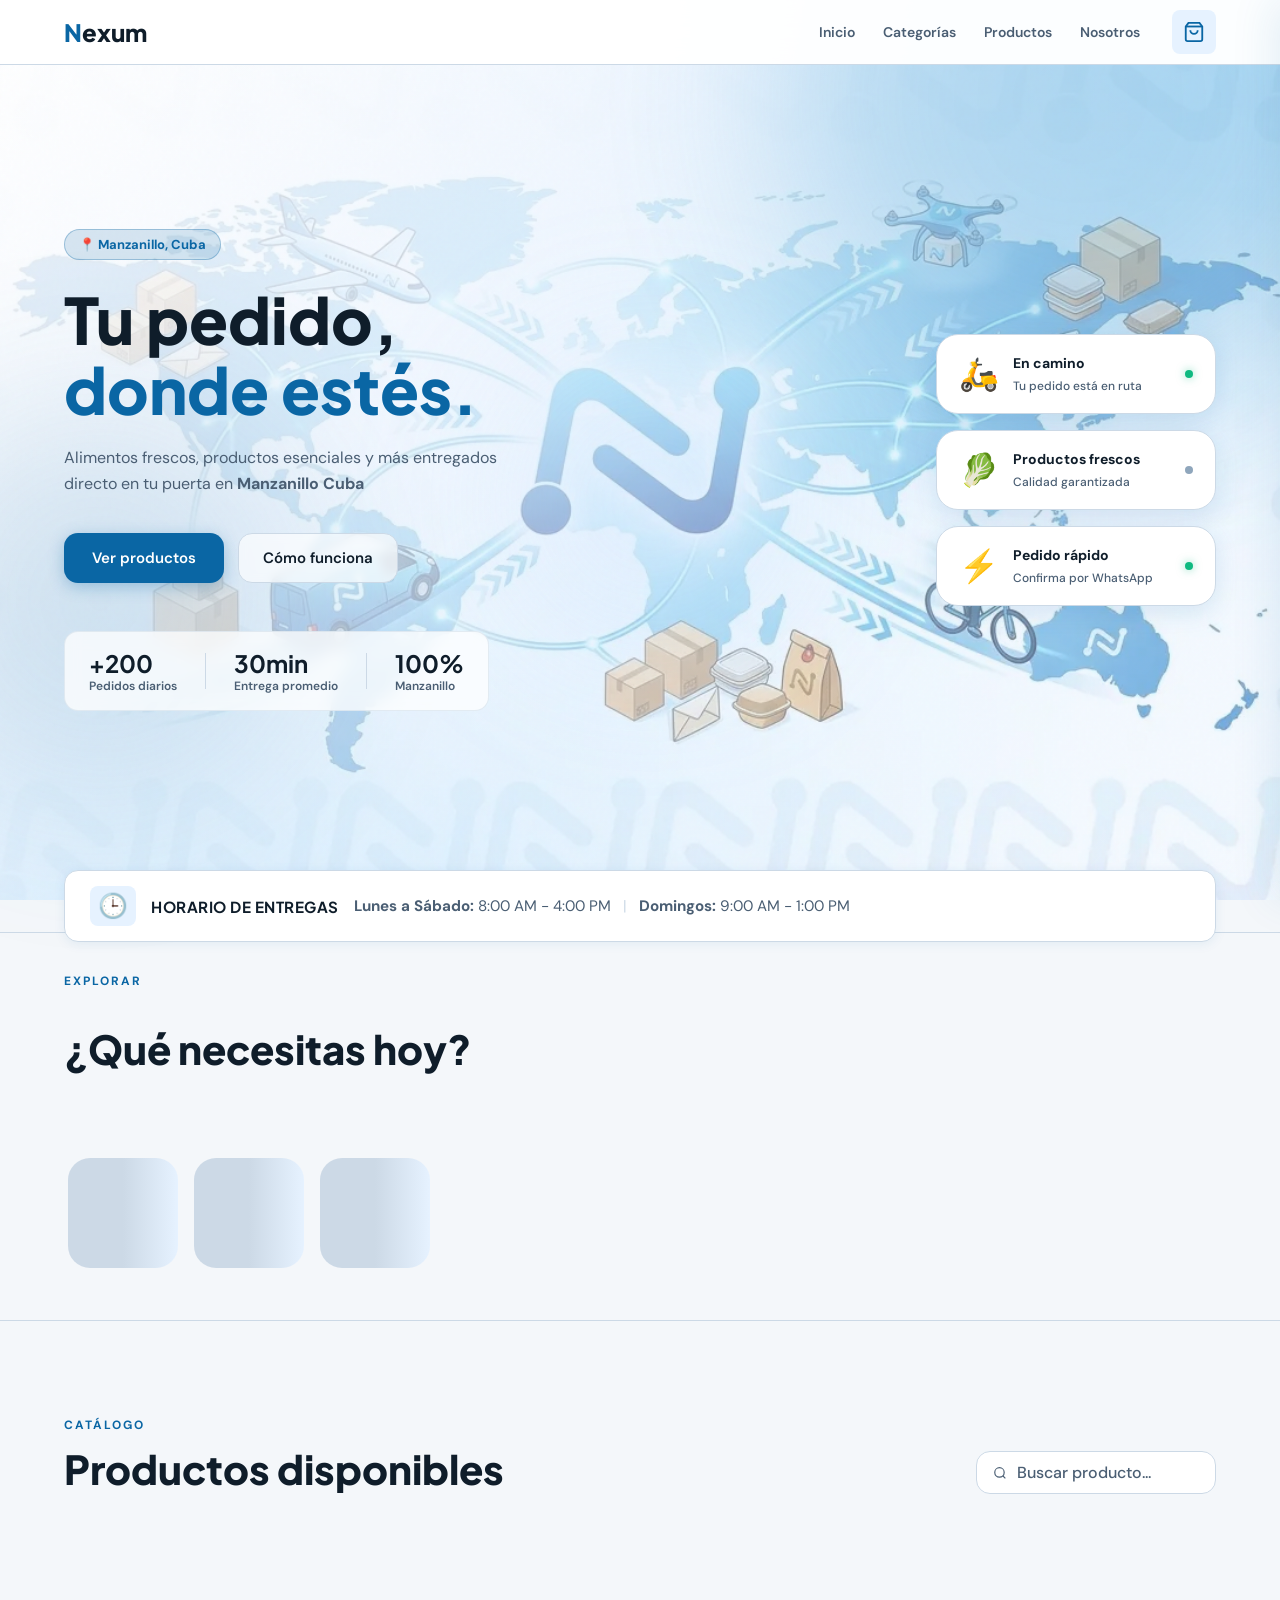
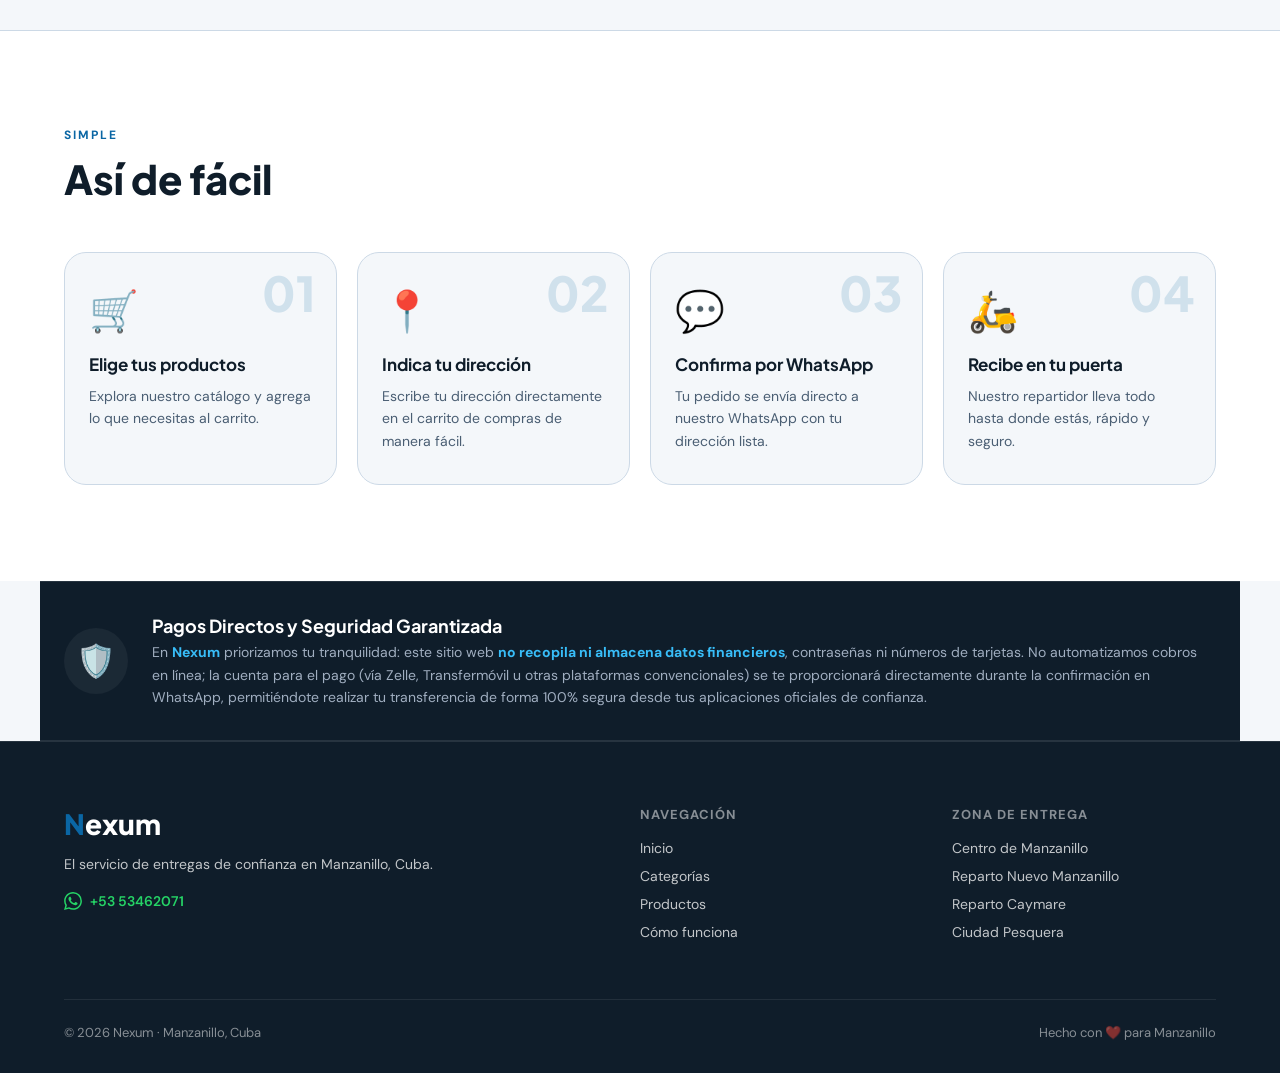
==== commit 668c4c1a: "Add files via upload" ====
--- a/index.html
+++ b/index.html
@@ -2,6 +2,9 @@
 <html lang="es">
 <head>
   <meta charset="UTF-8" />
+  <meta http-equiv="Cache-Control" content="no-cache, no-store, must-revalidate" />
+  <meta http-equiv="Pragma" content="no-cache" />
+  <meta http-equiv="Expires" content="0" />
   <meta name="viewport" content="width=device-width, initial-scale=1.0"/>
   
   <title>Nexum | Entregas de Alimentos y Combos en Manzanillo, Cuba</title>
@@ -115,6 +118,25 @@
     </div>
   </section>
 
+  <!-- ==========================================
+       NUEVA SECCIÓN: HORARIO DE ATENCIÓN
+       ========================================== -->
+  <section id="schedule-bar">
+    <div class="container schedule-container">
+      <div class="schedule-box">
+        <div class="schedule-icon">🕒</div>
+        <div class="schedule-content">
+          <h3>Horario de Entregas</h3>
+          <div class="schedule-hours">
+            <span><strong>Lunes a Sábado:</strong> 8:00 AM - 4:00 PM</span>
+            <span class="schedule-sep">|</span>
+            <span><strong>Domingos:</strong> 9:00 AM - 1:00 PM</span>
+          </div>
+        </div>
+      </div>
+    </div>
+  </section>
+
   <section id="categories">
     <div class="container">
       <div class="section-label">Explorar</div>
@@ -194,9 +216,10 @@
         <div class="footer-brand">
           <span class="brand"><span class="brand-n">N</span>exum</span>
           <p>El servicio de entregas de confianza en Manzanillo, Cuba.</p>
-          <a href="https://wa.me/5355065160" class="whatsapp-link" target="_blank">
+          <!-- Corregido el número del enlace para que coincida con el texto -->
+          <a href="https://wa.me/5353462071" class="whatsapp-link" target="_blank">
             <svg width="18" height="18" viewBox="0 0 24 24" fill="currentColor"><path d="M17.472 14.382c-.297-.149-1.758-.867-2.03-.967-.273-.099-.471-.148-.67.15-.197.297-.767.966-.94 1.164-.173.199-.347.223-.644.075-.297-.15-1.255-.463-2.39-1.475-.883-.788-1.48-1.761-1.653-2.059-.173-.297-.018-.458.13-.606.134-.133.298-.347.446-.52.149-.174.198-.298.298-.497.099-.198.05-.371-.025-.52-.075-.149-.669-1.612-.916-2.207-.242-.579-.487-.5-.669-.51-.173-.008-.371-.01-.57-.01-.198 0-.52.074-.792.372-.272.297-1.04 1.016-1.04 2.479 0 1.462 1.065 2.875 1.213 3.074.149.198 2.096 3.2 5.077 4.487.709.306 1.262.489 1.694.625.712.227 1.36.195 1.871.118.571-.085 1.758-.719 2.006-1.413.248-.694.248-1.289.173-1.413-.074-.124-.272-.198-.57-.347m-5.421 7.403h-.004a9.87 9.87 0 01-5.031-1.378l-.361-.214-3.741.982.998-3.648-.235-.374a9.86 9.86 0 01-1.51-5.26c.001-5.45 4.436-9.884 9.888-9.884 2.64 0 5.122 1.03 6.988 2.898a9.825 9.825 0 012.893 6.994c-.003 5.45-4.437 9.884-9.885 9.884m8.413-18.297A11.815 11.815 0 0012.05 0C5.495 0 .16 5.335.157 11.892c0 2.096.547 4.142 1.588 5.945L.057 24l6.305-1.654a11.882 11.882 0 005.683 1.448h.005c6.554 0 11.89-5.335 11.893-11.893a11.821 11.821 0 00-3.48-8.413z"/></svg>
-            +53 55065160
+            +53 53462071
           </a>
         </div>
         <div class="footer-links">
@@ -209,9 +232,9 @@
         <div class="footer-links">
           <h4>Zona de entrega</h4>
           <span>Centro de Manzanillo</span>
-          <span>Reparto Siboney</span>
-          <span>Reparto Bello</span>
-          <span>Carretera Bayamo</span>
+          <span>Reparto Nuevo Manzanillo</span>
+          <span>Reparto Caymare</span>
+          <span>Ciudad Pesquera</span>
         </div>
       </div>
       <div class="footer-bottom">
@@ -252,8 +275,7 @@
 
   <div class="toast" id="toast"></div>
 
-  <!-- products.js ya no es necesario: toda la lógica está en app.js -->
   <script src="js/cart.js"></script>
   <script src="js/app.js"></script>
 </body>
-</html>
+</html>
--- a/css/styles.css
+++ b/css/styles.css
@@ -1,7 +1,10 @@
-/* ============================================
-   NEXUM — styles.css
-   Versión Completa y Definitiva (Fija y Deslizable)
-   ============================================ */
+/* ============================================================
+    NEXUM — styles.css
+    Versión Completa y Definitiva (Con Fuentes y Colores Corregidos)
+   ============================================================ */
+
+/* IMPORTACIÓN DE FUENTES DESDE GOOGLE FONTS */
+@import url('https://fonts.googleapis.com/css2?family=DM+Sans:ital,opsz,wght@0,9..40,100..1000;1,9..40,100..1000&family=Plus+Jakarta+Sans:ital,wght@0,200..800;1,200..800&display=swap');
 
 :root {
   --brand:      #0A66A4;
@@ -12,30 +15,34 @@
   --dark-2:     #FFFFFF;
   --dark-3:     #CCD9E6;
   --mid:        #8FA6BC;
-
-  --white:      #0F1D2A;
-  --text:       #243342;
-  --text-muted: #4A5E73;
-
+  --white:      #FFFFFF; 
+  --text:       #0F1D2A; 
+  --text-muted: #4A5E73; 
   --success:    #10B981;
   --wa:         #25D366;
-
   --radius-sm: 8px;
   --radius:    14px;
   --radius-lg: 22px;
   --radius-xl: 32px;
-
   --shadow:    0 2px 12px rgba(10,102,164,.08);
   --shadow-md: 0 6px 24px rgba(10,102,164,.12);
   --shadow-lg: 0 14px 40px rgba(10,102,164,.15);
-
   --transition: .25s cubic-bezier(.4,0,.2,1);
-  --font-display: 'Syne', sans-serif;
+  --font-display: 'Plus Jakarta Sans', sans-serif;
   --font-body:    'DM Sans', sans-serif;
 }
 
-*,*::before,*::after { box-sizing: border-box; margin: 0; padding: 0; }
-html { scroll-behavior: smooth; overflow-x: hidden; width: 100%; }
+*, *::before, *::after { 
+  box-sizing: border-box; 
+  margin: 0; 
+  padding: 0; 
+}
+
+html { 
+  scroll-behavior: smooth; 
+  overflow-x: hidden; 
+  width: 100%; 
+}
 
 body {
   font-family: var(--font-body);
@@ -44,12 +51,13 @@
   overflow-x: hidden;
   width: 100%;
   -webkit-font-smoothing: antialiased;
+  -moz-osx-font-smoothing: grayscale;
 }
 
 a { text-decoration: none; color: inherit; }
 img { display: block; max-width: 100%; height: auto; }
 button { cursor: pointer; border: none; background: none; font-family: inherit; }
-input, textarea { font-family: inherit; }
+input, textarea, select { font-family: inherit; }
 
 /* ---- LOADER ---- */
 #loader {
@@ -111,7 +119,7 @@
 .brand {
   font-family: var(--font-display);
   font-size: 24px; font-weight: 800;
-  color: var(--white);
+  color: var(--text);
   flex-shrink: 0;
 }
 .brand-n { color: var(--brand); }
@@ -221,18 +229,21 @@
   padding: 6px 14px; border-radius: 100px;
   margin-bottom: 24px;
 }
+
 .hero-title {
   font-family: var(--font-display);
-  font-size: clamp(44px, 6vw, 76px);
+  font-size: clamp(36px, 5vw, 68px);
   font-weight: 800;
-  line-height: 1.05;
-  color: var(--white);
+  line-height: 1.1;
+  color: var(--text);
   margin-bottom: 20px;
+  max-width: 540px;
 }
 .hero-title em { font-style: normal; color: var(--brand); }
+
 .hero-sub {
-  font-size: 17px; line-height: 1.65;
-  color: var(--text);
+  font-size: 16px; line-height: 1.65;
+  color: var(--text-muted);
   max-width: 440px;
   margin-bottom: 36px;
 }
@@ -255,7 +266,7 @@
 }
 .btn-ghost {
   display: inline-flex; align-items: center;
-  color: var(--white); font-weight: 600; font-size: 15px;
+  color: var(--text); font-weight: 600; font-size: 15px;
   padding: 14px 24px; border-radius: var(--radius);
   border: 1.5px solid var(--dark-3);
   background: rgba(255,255,255,0.65);
@@ -280,8 +291,8 @@
   width: fit-content;
 }
 .stat { display: flex; flex-direction: column; }
-.stat strong { font-family: var(--font-display); font-size: 24px; color: var(--white); }
-.stat span { font-size: 12px; color: var(--text); font-weight: 600; }
+.stat strong { font-family: var(--font-display); font-size: 24px; color: var(--text); }
+.stat span { font-size: 12px; color: var(--text-muted); font-weight: 600; }
 .stat-sep { width: 1px; height: 36px; background: var(--dark-3); }
 
 .hero-visual {
@@ -298,7 +309,7 @@
   box-shadow: var(--shadow-md);
 }
 .hc-icon { font-size: 32px; }
-.hc-text strong { display: block; font-size: 14px; color: var(--white); margin-bottom: 2px; }
+.hc-text strong { display: block; font-size: 14px; color: var(--text); margin-bottom: 2px; }
 .hc-text span { font-size: 12px; color: var(--text-muted); font-weight: 500; }
 .hc-dot {
   width: 8px; height: 8px; border-radius: 50%;
@@ -324,12 +335,12 @@
 }
 .section-title {
   font-family: var(--font-display);
-  font-size: clamp(28px, 4vw, 44px);
-  font-weight: 800; color: var(--white);
+  font-size: clamp(26px, 3.5vw, 40px);
+  font-weight: 800; color: var(--text);
   margin-bottom: 48px;
 }
 
-/* ---- CATEGORIES (ESTRUCTURA FORZADA Y SEGURA) ---- */
+/* ---- CATEGORIES ---- */
 #categories {
   background: transparent;
   border-top: 1px solid var(--dark-3);
@@ -338,7 +349,6 @@
   padding: 40px 0;
   overflow: hidden;
 }
-
 #categories .container {
   display: flex;
   flex-direction: column;
@@ -348,26 +358,23 @@
   margin: 0 auto;
   padding: 0 24px;
 }
-
 .categories-grid {
-  display: flex !important;       
-  flex-direction: row !important;  
-  flex-wrap: nowrap !important;    
-  overflow-x: auto !important;     
+  display: flex !important;
+  flex-direction: row !important;
+  flex-wrap: nowrap !important;
+  overflow-x: auto !important;
   gap: 16px;
   width: 100%;
   padding: 12px 4px;
   margin: 0;
   list-style: none;
-  -webkit-overflow-scrolling: touch; 
-}
-
+  -webkit-overflow-scrolling: touch;
+}
 .categories-grid::-webkit-scrollbar {
   display: none !important;
   width: 0 !important;
   height: 0 !important;
 }
-
 .cat-card {
   display: flex !important;
   flex-direction: column !important;
@@ -380,37 +387,37 @@
   border-radius: var(--radius-lg);
   cursor: pointer;
   transition: border-color var(--transition), background var(--transition), transform var(--transition), box-shadow var(--transition);
-  
-  flex-shrink: 0 !important;   
-  width: 110px !important;    
-  height: 110px !important;   
+  flex-shrink: 0 !important;
+  width: 110px !important;
+  height: 110px !important;
   box-shadow: var(--shadow);
-}
-
+  touch-action: manipulation;
+  -webkit-tap-highlight-color: transparent;
+  user-select: none;
+  -webkit-user-select: none;
+}
 .cat-card:hover, .cat-card.active {
   border-color: var(--brand);
   background: var(--brand-soft) !important;
   transform: translateY(-3px);
   box-shadow: var(--shadow-md);
 }
-
-.cat-emoji { 
-  font-size: 32px; 
+.cat-emoji {
+  font-size: 32px;
   line-height: 1;
 }
-
-.cat-card span { 
-  font-size: 13px; 
-  font-weight: 600; 
+.cat-card span {
+  font-size: 13px;
+  font-weight: 600;
   color: var(--text-muted);
   text-align: center;
-  white-space: nowrap; 
-}
-
-.cat-card.active span { 
-  color: var(--brand); 
-  font-weight: 700; 
-}
+  white-space: nowrap;
+}
+.cat-card.active span {
+  color: var(--brand);
+  font-weight: 700;
+}
+.cat-emoji, .cat-card span { pointer-events: none; }
 
 /* ---- PRODUCTS ---- */
 #products { background: transparent; width: 100%; }
@@ -474,13 +481,13 @@
   text-transform: uppercase; letter-spacing: .5px;
 }
 .product-info { padding: 16px; }
-.product-name { font-size: 16px; font-weight: 700; color: var(--white); margin-bottom: 4px; }
-.product-desc { 
-  font-size: 13px; 
-  color: var(--text-muted); 
-  line-height: 1.4; 
-  margin-bottom: 14px; 
-  overflow-wrap: break-word; 
+.product-name { font-size: 16px; font-weight: 700; color: var(--text); margin-bottom: 4px; }
+.product-desc {
+  font-size: 13px;
+  color: var(--text-muted);
+  line-height: 1.4;
+  margin-bottom: 14px;
+  overflow-wrap: break-word;
   word-break: break-word;
 }
 .product-footer { display: flex; align-items: center; justify-content: space-between; }
@@ -500,7 +507,8 @@
   transform: scale(1.1);
   box-shadow: 0 4px 12px rgba(10,102,164,.3);
 }
-.product-card.hidden { display: none; }
+.product-card.hidden  { display: none; }
+.product-card.oculto  { display: none !important; }
 
 /* ---- STEPS ---- */
 #about { background: #fff; border-top: 1px solid var(--dark-3); width: 100%; }
@@ -531,17 +539,17 @@
   line-height: 1;
 }
 .step-icon { font-size: 40px; margin-bottom: 16px; }
-.step-card h3 { font-family: var(--font-display); font-size: 17px; color: var(--white); margin-bottom: 10px; }
-.step-card p { font-size: 14px; color: var(--text); line-height: 1.6; }
+.step-card h3 { font-family: var(--font-display); font-size: 17px; color: var(--text); margin-bottom: 10px; }
+.step-card p { font-size: 14px; color: var(--text-muted); line-height: 1.6; }
 
 /* ---- SECURITY BANNER ---- */
 #security-notice {
-  background: #0d1b2a;
+  background: #0F1D2A;
   border-top: 1px solid rgba(255,255,255,.1);
   border-bottom: 1px solid rgba(255,255,255,.1);
   padding: 32px 24px;
   width: 100%;
-  box-sizing: border-box; 
+  box-sizing: border-box;
 }
 .security-card {
   max-width: 1200px;
@@ -620,9 +628,8 @@
 }
 .toast.show { transform: translateX(-50%) translateY(0); opacity: 1; }
 
-
 /* ============================================================
-   RESPONSIVE — Limpio y unificado
+    RESPONSIVE
    ============================================================ */
 
 /* ---- TABLET (max 900px) ---- */
@@ -632,55 +639,34 @@
   .nav-links { display: none; }
   .hamburger { display: flex; margin-left: auto; }
   .footer-inner { grid-template-columns: 1fr; gap: 32px; }
+  .hero-title { font-size: clamp(32px, 5vw, 52px); max-width: 100%; }
 }
 
 /* ---- TABLET PEQUEÑO (max 768px) ---- */
 @media (max-width: 768px) {
   section { padding: 60px 0; }
-
-  /* Categorías en móviles: mantiene el scroll horizontal limpio */
-  .categories-grid {
-    flex-wrap: nowrap !important;
-    overflow-x: auto !important;
-    width: 100%;
-  }
-  .cat-card {
-    flex-shrink: 0 !important;
-  }
-
-  /* Productos: 2 columnas */
-  .products-grid {
-    grid-template-columns: repeat(2, 1fr);
-    gap: 12px;
-    width: 100%;
-  }
-
-  /* Steps: 2 columnas */
+  .categories-grid { flex-wrap: nowrap !important; overflow-x: auto !important; width: 100%; }
+  .cat-card { flex-shrink: 0 !important; }
+  .products-grid { grid-template-columns: repeat(2, 1fr); gap: 12px; width: 100%; }
   .steps-grid { grid-template-columns: repeat(2, 1fr); width: 100%; }
-
-  /* Security banner */
-  .security-card {
-    flex-direction: column;
-    text-align: center;
-    gap: 16px;
-    width: 100%;
-  }
+  .security-card { flex-direction: column; text-align: center; gap: 16px; width: 100%; }
+  .hero-title { font-size: clamp(30px, 5.5vw, 46px); }
 }
 
 /* ---- MÓVIL (max 600px) ---- */
 @media (max-width: 600px) {
-  .products-header { flex-direction: column; align-items: flex-start; width: 100%; }
-  .search-box { width: 100%; }
+  .products-header { flex-direction: column; align-items: flex-start; width: 100%; position: relative; z-index: 1; }
+  .search-box { width: 100%; position: relative; z-index: 1; }
+  .search-box input { -webkit-appearance: none; appearance: none; touch-action: manipulation; }
   .footer-bottom { flex-direction: column; gap: 8px; text-align: center; width: 100%; }
+  .hero-title { font-size: clamp(28px, 7vw, 40px); }
 }
 
 /* ---- MÓVIL PEQUEÑO (max 480px) ---- */
 @media (max-width: 480px) {
-  /* Navbar */
   .nav-inner { padding: 0 16px; height: 56px; }
   .brand { font-size: 20px; }
 
-  /* Hero */
   #hero {
     display: flex;
     flex-direction: column;
@@ -690,10 +676,15 @@
     width: 100%;
   }
   .hero-bg { position: absolute; }
-  .hero-title { font-size: clamp(30px, 9vw, 44px); line-height: 1.1; }
+
+  .hero-title {
+    font-size: clamp(26px, 7.5vw, 36px);
+    line-height: 1.12;
+    max-width: 100%;
+  }
+
   .hero-sub { font-size: 15px; margin-bottom: 24px; }
 
-  /* Botones en columna */
   .hero-actions { flex-direction: column; gap: 10px; width: 100%; }
   .btn-primary, .btn-ghost {
     width: 100%;
@@ -702,7 +693,6 @@
     padding: 14px 20px;
   }
 
-  /* Stats */
   .hero-stats {
     width: 100%;
     flex-wrap: wrap;
@@ -714,35 +704,57 @@
   .stat { align-items: center; }
   .stat strong { font-size: 20px; }
 
-  /* Productos: 1 columna controlada (Candado minmax) */
-  .products-grid { 
-    grid-template-columns: minmax(0, 1fr); 
-    gap: 12px; 
-    width: 100%;
-  }
-  .product-img { height: 130px; font-size: 56px; }
-  .product-info { padding: 12px 14px; }
-  .product-name { font-size: 15px; }
-
-  /* Steps: 1 columna */
+  .products-grid { grid-template-columns: minmax(0, 1fr); gap: 12px; width: 100%; }
+
+  .product-card {
+    display: flex !important;
+    flex-direction: row !important;
+    align-items: stretch;
+    min-height: 110px;
+  }
+  .product-img {
+    width: 110px !important;
+    min-width: 110px !important;
+    height: auto !important;
+    border-radius: var(--radius-lg) 0 0 var(--radius-lg) !important;
+    font-size: 40px;
+  }
+  .product-img img { width: 100%; height: 100%; object-fit: cover; }
+  .product-info {
+    flex: 1;
+    padding: 12px 14px;
+    display: flex;
+    flex-direction: column;
+    justify-content: space-between;
+    min-width: 0;
+  }
+  .product-name { font-size: 14px; }
+  .product-desc {
+    font-size: 12px;
+    margin-bottom: 8px;
+    display: -webkit-box;
+    -webkit-line-clamp: 2;
+    -webkit-box-orient: vertical;
+    overflow: hidden;
+  }
+  .product-footer { display: flex; align-items: center; justify-content: space-between; gap: 8px; }
+  .product-price { font-size: 17px; }
+  .product-price small { display: block; font-size: 10px; }
+
   .steps-grid { grid-template-columns: 1fr; width: 100%; }
   .step-card { padding: 24px 20px; }
 
-  /* Secciones y container */
   .container { padding: 0 16px; width: 100%; }
   section { padding: 48px 0; width: 100%; }
-  .section-title { font-size: clamp(22px, 6vw, 32px); }
+  .section-title { font-size: clamp(20px, 5.5vw, 28px); }
   .products-header { gap: 14px; }
 
-  /* Security banner */
   #security-notice { padding: 24px 16px; width: 100%; }
   .security-text p { font-size: 13px; }
 
-  /* Footer */
   .footer-inner { gap: 24px; width: 100%; }
   .footer-bottom { flex-direction: column; gap: 6px; font-size: 12px; text-align: center; width: 100%; }
 
-  /* Carrito: panel desde abajo */
   .cart-sidebar {
     width: 100% !important;
     max-width: 100% !important;
@@ -753,26 +765,22 @@
   }
 }
 
-/* ---- Quitar hover en pantallas táctiles ---- */
+/* ---- DESACTIVAR HOVER EN PANTALLAS TÁCTILES ---- */
 @media (hover: none) {
   .product-card:hover,
   .cat-card:hover,
   .step-card:hover,
   .btn-primary:hover,
   .btn-ghost:hover {
-    transform: none;
-    box-shadow: var(--shadow);
-  }
-}
-
-/* ---- FIXES MÓVIL / iOS ---- */
-
-/* Evita zoom automático en Safari/iOS al tocar inputs */
-input, textarea, select {
-  font-size: 16px !important;
-}
-
-/* Skeleton de carga para categorías */
+    transform: none !important;
+    box-shadow: var(--shadow) !important;
+  }
+}
+
+/* ---- CORRECCIÓN DE TAMAÑO DE INPUTS EN iOS ---- */
+input, textarea, select { font-size: 16px !important; }
+
+/* Skeleton animación para categorías */
 .cat-card-skeleton {
   width: 110px !important;
   height: 110px !important;
@@ -785,4 +793,94 @@
 @keyframes shimmer {
   0%   { background-position: 200% 0; }
   100% { background-position: -200% 0; }
+}
+
+/* ==========================================================================
+   SECCIÓN HORARIO (COMPACTA Y SIN ESPACIOS EXCESIVOS)
+   ========================================================================== */
+#schedule-bar {
+    background: transparent; /* Permite ver el fondo del degradado del hero */
+    padding: 0; 
+    margin-top: -30px; 
+    margin-bottom: -10px; 
+    position: relative;
+    z-index: 10; 
+}
+
+.schedule-container {
+    padding-top: 0 !important;
+    padding-bottom: 0 !important;
+}
+
+.schedule-box {
+    display: flex;
+    align-items: center;
+    gap: 15px;
+    background: var(--white);
+    padding: 15px 25px; 
+    border-radius: var(--radius);
+    box-shadow: var(--shadow);
+    border: 1px solid var(--dark-3);
+}
+
+.schedule-icon {
+    font-size: 1.5rem;
+    background: var(--brand-soft);
+    color: var(--brand);
+    padding: 8px;
+    border-radius: var(--radius-sm);
+    line-height: 1;
+}
+
+.schedule-content {
+    display: flex;
+    align-items: center;
+    gap: 15px; 
+}
+
+.schedule-content h3 {
+    font-family: var(--font-display); /* Sincronizado con Plus Jakarta Sans */
+    font-size: 0.95rem;
+    color: var(--text); /* Sincronizado con el color de texto global */
+    margin: 0;
+    text-transform: uppercase;
+    letter-spacing: 0.5px;
+    white-space: nowrap;
+}
+
+.schedule-hours {
+    font-family: var(--font-body); /* Sincronizado con DM Sans */
+    font-size: 0.95rem;
+    color: var(--text-muted); /* Sincronizado con el color muted global */
+    display: flex;
+    gap: 12px;
+}
+
+.schedule-sep {
+    color: var(--dark-3);
+}
+
+/* Ajuste para celulares (Mantiene el orden pero compacto) */
+@media (max-width: 768px) {
+    #schedule-bar {
+        margin-top: -15px; 
+        margin-bottom: 5px;
+    }
+    .schedule-box {
+        flex-direction: column;
+        text-align: center;
+        padding: 15px;
+        gap: 10px;
+    }
+    .schedule-content {
+        flex-direction: column;
+        gap: 5px;
+    }
+    .schedule-hours {
+        flex-direction: column;
+        gap: 2px;
+    }
+    .schedule-sep {
+        display: none;
+    }
 }
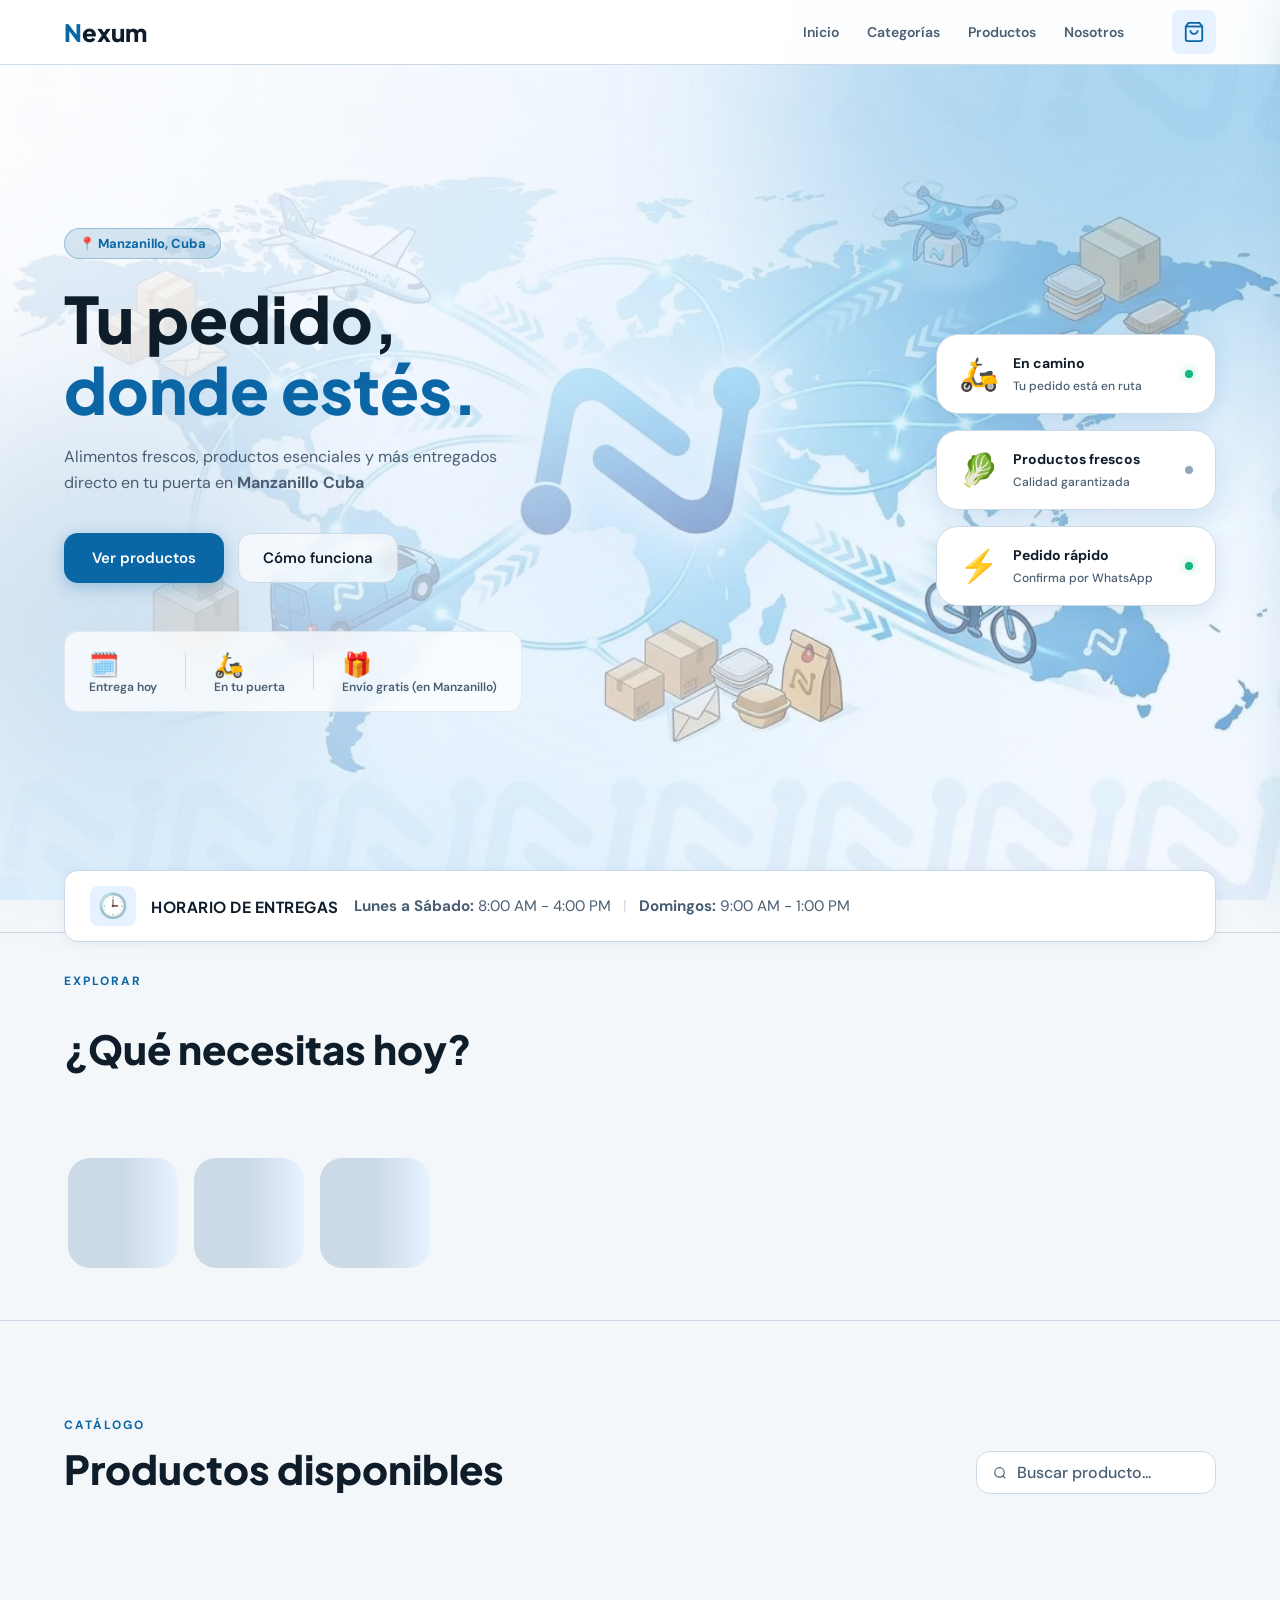
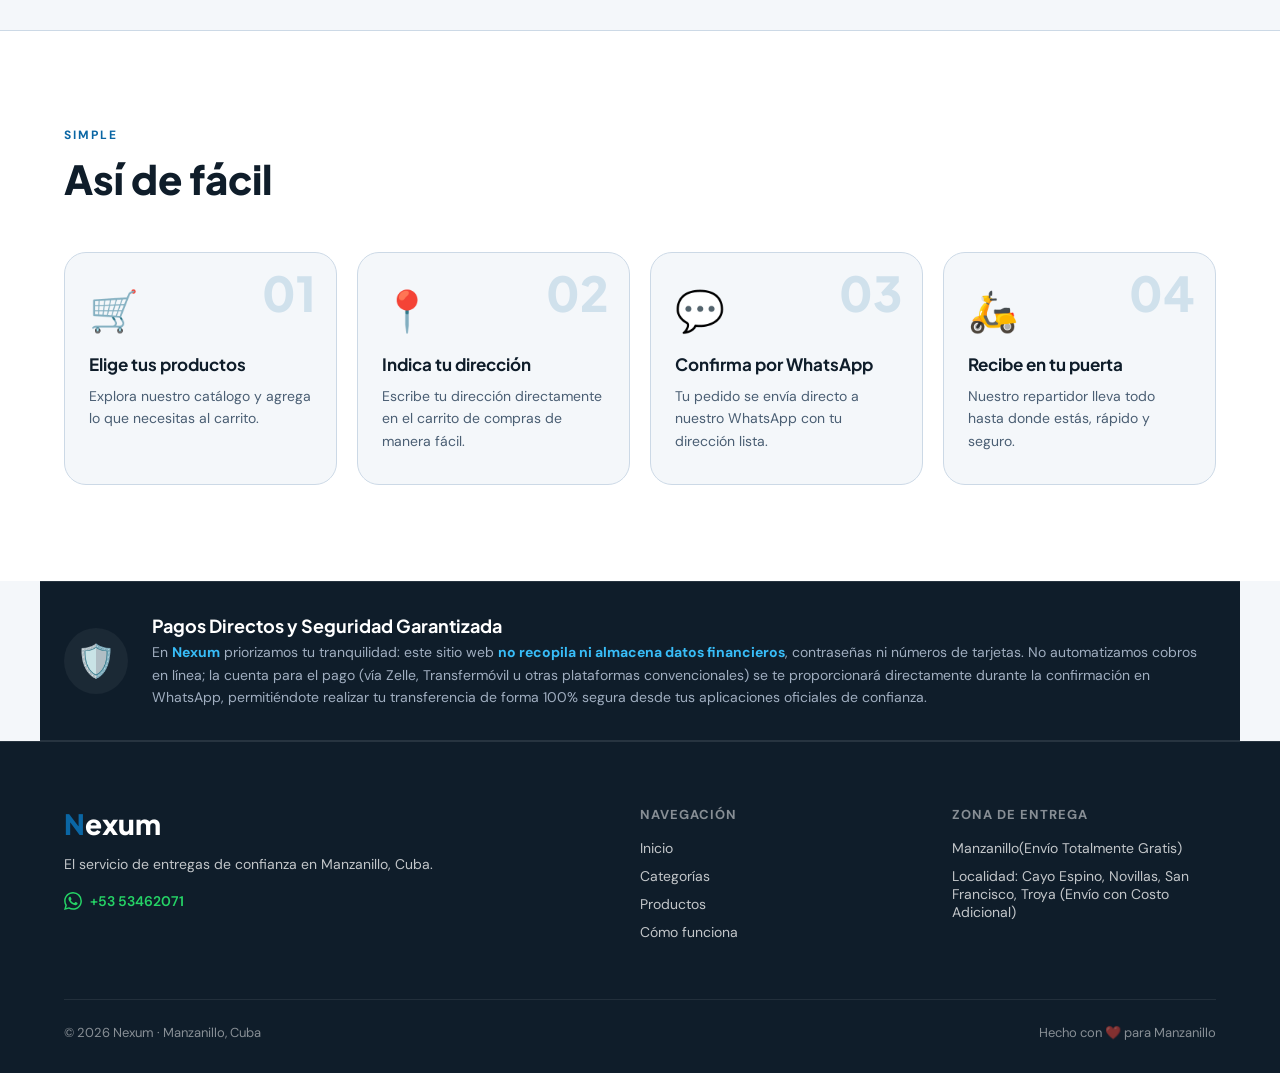
==== commit 86505690: "Add files via upload" ====
--- a/index.html
+++ b/index.html
@@ -14,12 +14,15 @@
 
   <meta property="og:title" content="Nexum | Entregas en Manzanillo, Cuba" />
   <meta property="og:description" content="Alimentos frescos y productos esenciales entregados en la puerta de tu familia." />
-  <meta property="og:image" content="https://tu-usuario.github.io/nexum/img/og-preview.jpg" />
-  <meta property="og:url" content="https://tu-usuario.github.io/nexum/" />
+  <meta property="og:image" content="https://eccobike2ta2-hash.github.io/nexum/img/og-preview.jpg" />
+  <meta property="og:url" content="https://eccobike2ta2-hash.github.io/nexum/" />
   <meta property="og:type" content="website" />
 
+  <!-- Optimización de fuentes de Google -->
   <link rel="preconnect" href="https://fonts.googleapis.com">
-  <link href="https://fonts.googleapis.com/css2?family=Syne:wght@400;600;700;800&family=DM+Sans:ital,wght@0,300;0,400;0,500;1,300&display=swap" rel="stylesheet">
+  <link rel="preconnect" href="https://fonts.gstatic.com" crossorigin>
+  <link href="https://fonts.googleapis.com/css2?family=Plus+Jakarta+Sans:ital,wght@0,200..800;1,200..800&family=DM+Sans:ital,opsz,wght@0,9..40,100..1000;1,9..40,100..1000&display=swap" rel="stylesheet">
+  
   <link rel="stylesheet" href="css/styles.css" />
   <link rel="stylesheet" href="css/cart.css" />
   <link rel="stylesheet" href="css/modal.css" />
@@ -83,11 +86,11 @@
         <a href="#about" class="btn-ghost">Cómo funciona</a>
       </div>
       <div class="hero-stats">
-        <div class="stat"><strong>+200</strong><span>Pedidos diarios</span></div>
+        <div class="stat"><strong>🗓️</strong><span>Entrega hoy</span></div>
         <div class="stat-sep"></div>
-        <div class="stat"><strong>30min</strong><span>Entrega promedio</span></div>
+        <div class="stat"><strong>🛵</strong><span>En tu puerta</span></div>
         <div class="stat-sep"></div>
-        <div class="stat"><strong>100%</strong><span>Manzanillo</span></div>
+        <div class="stat"><strong>🎁</strong><span>Envío gratis (en Manzanillo)</span></div>
       </div>
     </div>
     <div class="hero-visual">
@@ -118,9 +121,6 @@
     </div>
   </section>
 
-  <!-- ==========================================
-       NUEVA SECCIÓN: HORARIO DE ATENCIÓN
-       ========================================== -->
   <section id="schedule-bar">
     <div class="container schedule-container">
       <div class="schedule-box">
@@ -141,9 +141,7 @@
     <div class="container">
       <div class="section-label">Explorar</div>
       <h2 class="section-title">¿Qué necesitas hoy?</h2>
-      <!-- Las categorías se generan dinámicamente desde Google Sheets -->
       <div class="categories-grid">
-        <!-- Cargando... -->
         <div class="cat-card-skeleton"></div>
         <div class="cat-card-skeleton"></div>
         <div class="cat-card-skeleton"></div>
@@ -216,7 +214,6 @@
         <div class="footer-brand">
           <span class="brand"><span class="brand-n">N</span>exum</span>
           <p>El servicio de entregas de confianza en Manzanillo, Cuba.</p>
-          <!-- Corregido el número del enlace para que coincida con el texto -->
           <a href="https://wa.me/5353462071" class="whatsapp-link" target="_blank">
             <svg width="18" height="18" viewBox="0 0 24 24" fill="currentColor"><path d="M17.472 14.382c-.297-.149-1.758-.867-2.03-.967-.273-.099-.471-.148-.67.15-.197.297-.767.966-.94 1.164-.173.199-.347.223-.644.075-.297-.15-1.255-.463-2.39-1.475-.883-.788-1.48-1.761-1.653-2.059-.173-.297-.018-.458.13-.606.134-.133.298-.347.446-.52.149-.174.198-.298.298-.497.099-.198.05-.371-.025-.52-.075-.149-.669-1.612-.916-2.207-.242-.579-.487-.5-.669-.51-.173-.008-.371-.01-.57-.01-.198 0-.52.074-.792.372-.272.297-1.04 1.016-1.04 2.479 0 1.462 1.065 2.875 1.213 3.074.149.198 2.096 3.2 5.077 4.487.709.306 1.262.489 1.694.625.712.227 1.36.195 1.871.118.571-.085 1.758-.719 2.006-1.413.248-.694.248-1.289.173-1.413-.074-.124-.272-.198-.57-.347m-5.421 7.403h-.004a9.87 9.87 0 01-5.031-1.378l-.361-.214-3.741.982.998-3.648-.235-.374a9.86 9.86 0 01-1.51-5.26c.001-5.45 4.436-9.884 9.888-9.884 2.64 0 5.122 1.03 6.988 2.898a9.825 9.825 0 012.893 6.994c-.003 5.45-4.437 9.884-9.885 9.884m8.413-18.297A11.815 11.815 0 0012.05 0C5.495 0 .16 5.335.157 11.892c0 2.096.547 4.142 1.588 5.945L.057 24l6.305-1.654a11.882 11.882 0 005.683 1.448h.005c6.554 0 11.89-5.335 11.893-11.893a11.821 11.821 0 00-3.48-8.413z"/></svg>
             +53 53462071
@@ -231,10 +228,8 @@
         </div>
         <div class="footer-links">
           <h4>Zona de entrega</h4>
-          <span>Centro de Manzanillo</span>
-          <span>Reparto Nuevo Manzanillo</span>
-          <span>Reparto Caymare</span>
-          <span>Ciudad Pesquera</span>
+          <span>Manzanillo(Envío Totalmente Gratis)</span>
+          <span>Localidad: Cayo Espino, Novillas, San Francisco, Troya (Envío con Costo Adicional)</span>
         </div>
       </div>
       <div class="footer-bottom">
@@ -259,8 +254,8 @@
     </div>
     <div class="cart-footer" id="cartFooter" style="display:none">
       <div class="cart-address-group" style="margin-bottom: 15px; text-align: left;">
-        <label for="cartAddress" style="display: block; font-size: 13px; font-weight: 600; color: #a0a0a0; margin-bottom: 6px;">Dirección de entrega *</label>
-        <input type="text" id="cartAddress" placeholder="Calle, No., Reparto — Manzanillo" style="width: 100%; padding: 12px; background: #1e1e1e; border: 1.5px solid #333; border-radius: 8px; color: #fff; font-size: 14px; outline: none; font-family: 'DM Sans', sans-serif;" required />
+        <label for="cartAddress" style="display: block; font-size: 13px; font-weight: 600; color: var(--text-muted); margin-bottom: 6px;">Dirección de entrega *</label>
+        <input type="text" id="cartAddress" placeholder="Calle, No., Reparto — Manzanillo" style="width: 100%; padding: 12px; background: #f8fafc; border: 1.5px solid #ccd9e6; border-radius: 8px; color: #0f1d2a; font-size: 14px; outline: none; font-family: 'DM Sans', sans-serif;" />
       </div>
       <div class="cart-total">
         <span>Total</span>
--- a/css/styles.css
+++ b/css/styles.css
@@ -121,6 +121,7 @@
   font-size: 24px; font-weight: 800;
   color: var(--text);
   flex-shrink: 0;
+  transition: opacity 0.3s ease, transform 0.3s ease;
 }
 .brand-n { color: var(--brand); }
 .nav-links {
@@ -710,16 +711,26 @@
     display: flex !important;
     flex-direction: row !important;
     align-items: stretch;
-    min-height: 110px;
+    min-height: 120px;
   }
   .product-img {
-    width: 110px !important;
-    min-width: 110px !important;
-    height: auto !important;
+    width: 120px !important;
+    min-width: 120px !important;
+    height: 120px !important;
     border-radius: var(--radius-lg) 0 0 var(--radius-lg) !important;
+    overflow: hidden !important;
+    display: flex !important;
+    align-items: center !important;
+    justify-content: center !important;
+    background: var(--brand-soft) !important;
     font-size: 40px;
   }
-  .product-img img { width: 100%; height: 100%; object-fit: cover; }
+  .product-img img {
+    width: 100% !important;
+    height: 100% !important;
+    object-fit: contain !important;
+    padding: 8px !important;
+  }
   .product-info {
     flex: 1;
     padding: 12px 14px;
@@ -777,8 +788,13 @@
   }
 }
 
-/* ---- CORRECCIÓN DE TAMAÑO DE INPUTS EN iOS ---- */
+/* ── CORRECCIÓN DE TAMAÑO DE INPUTS EN iOS ---- */
 input, textarea, select { font-size: 16px !important; }
+
+/* ── FIX CARRITO EN MÓVIL ── */
+@media (max-width: 900px) {
+  .cart-btn { margin-left: auto; }
+}
 
 /* Skeleton animación para categorías */
 .cat-card-skeleton {
@@ -883,4 +899,36 @@
     .schedule-sep {
         display: none;
     }
+}
+/* ── CARRITO BOUNCE AL AGREGAR ── */
+@keyframes cart-bounce {
+  0%   { transform: scale(1); }
+  30%  { transform: scale(1.4); }
+  60%  { transform: scale(0.9); }
+  100% { transform: scale(1); }
+}
+
+.cart-btn.bump {
+  animation: cart-bounce 0.4s ease;
+}
+.cart-btn {
+  margin-left: 16px;
+  flex-shrink: 0;
+}
+
+@media (max-width: 900px) {
+  .cart-btn {
+    margin-left: auto;
+  }
+  .hamburger {
+    margin-left: 12px;
+  }
+}
+@media (max-width: 900px) {
+  .cart-btn {
+    margin-left: auto;
+  }
+}
+@media (max-width: 900px) {
+  .cart-btn { margin-left: auto; }
 }
--- a/css/cart.css
+++ b/css/cart.css
@@ -1,6 +1,5 @@
 /* ============================================
- /* ============================================
-   NEXUM — cart.css (Light Theme Corregido)
+   NEXUM — cart.css (Light Theme Definitivo)
    ============================================ */
 
 .cart-overlay {
@@ -15,7 +14,7 @@
 .cart-sidebar {
   position: fixed; top: 0; right: 0; bottom: 0; z-index: 201;
   width: 380px; max-width: 100vw;
-  background: #ffffff; /* Fondo blanco para el tema claro */
+  background: #ffffff;
   border-left: 1.5px solid var(--dark-3);
   display: flex; flex-direction: column;
   transform: translateX(100%);
@@ -34,7 +33,7 @@
 .cart-header h3 {
   font-family: var(--font-display);
   font-size: 20px; font-weight: 700; 
-  color: #1a2b3c !important; /* Texto oscuro legible */
+  color: #1a2b3c !important;
 }
 .cart-close {
   width: 32px; height: 32px;
@@ -46,13 +45,16 @@
   border: none;
   cursor: pointer;
 }
-.cart-close:hover { background: var(--dark-3); color: #ffffff; }
+.cart-close:hover { 
+  background: var(--brand-soft); 
+  color: var(--brand); /* Combinación más limpia para la paleta clara */
+}
 
 .cart-items {
   flex: 1; overflow-y: auto;
   padding: 16px 24px;
   display: flex; flex-direction: column; gap: 12px;
-  background: #f8fafc; /* Un fondo gris sutil para que contrasten las tarjetas */
+  background: #f8fafc;
 }
 .cart-items::-webkit-scrollbar { width: 4px; }
 .cart-items::-webkit-scrollbar-thumb { background: var(--dark-3); border-radius: 2px; }
@@ -69,11 +71,11 @@
 
 .cart-item {
   display: flex; align-items: center; gap: 12px;
-  background: #ffffff; /* Tarjetas blancas */
+  background: #ffffff;
   border: 1.5px solid var(--dark-3);
   border-radius: var(--radius);
   padding: 12px;
-  animation: slide-in .25s ease;
+  animation: slide-in .2s ease-out; /* Animación ligeramente acelerada para mayor fluidez */
 }
 @keyframes slide-in {
   from { opacity: 0; transform: translateX(20px); }
@@ -83,6 +85,7 @@
 .ci-info { flex: 1; min-width: 0; }
 .ci-name { font-size: 14px; font-weight: 600; color: #1a2b3c !important; white-space: nowrap; overflow: hidden; text-overflow: ellipsis; }
 .ci-price { font-size: 13px; color: var(--brand); font-weight: 500; margin-top: 2px; }
+
 .ci-controls {
   display: flex; align-items: center; gap: 8px; flex-shrink: 0;
 }
@@ -95,9 +98,17 @@
   display: flex; align-items: center; justify-content: center;
   transition: background var(--transition), border-color var(--transition), color var(--transition);
   cursor: pointer;
+  user-select: none; /* Bloquea la selección de texto azulada en clics rápidos */
+  -webkit-user-select: none;
 }
 .qty-btn:hover { background: var(--brand); border-color: var(--brand); color: #fff; }
-.qty-num { font-size: 14px; font-weight: 700; color: #1a2b3c !important; min-width: 20px; text-align: center; }
+
+.qty-num { 
+  font-size: 14px; font-weight: 700; color: #1a2b3c !important; 
+  min-width: 20px; text-align: center; 
+  user-select: none; /* Evita parpadeos del número al presionar los controles */
+  -webkit-user-select: none;
+}
 
 .ci-remove {
   color: var(--text-muted); font-size: 14px;
@@ -109,10 +120,10 @@
 .ci-remove:hover { color: #dc2626; }
 
 .cart-footer {
-  padding: 20px 24px 28px;
+  padding: 20px 24px calc(28px + env(safe-area-inset-bottom)); /* Espaciado adaptativo para barras gestuales móviles */
   border-top: 1px solid var(--dark-3);
   flex-shrink: 0;
-  background: #ffffff; /* Pie de página blanco fijo */
+  background: #ffffff;
 }
 .cart-total {
   display: flex; justify-content: space-between; align-items: center;
@@ -122,7 +133,7 @@
 .cart-total strong {
   font-family: var(--font-display);
   font-size: 26px; 
-  color: #1a2b3c !important; /* Importante: Precio en color oscuro visible */
+  color: #1a2b3c !important;
 }
 .btn-checkout {
   width: 100%;
--- a/css/modal.css
+++ b/css/modal.css
@@ -1,10 +1,10 @@
 /* ============================================
-   NEXUM — modal.css  (light theme)
+   NEXUM — modal.css  (Light Theme — Corregido)
    ============================================ */
 
 .modal-overlay {
   position: fixed; inset: 0; z-index: 300;
-  background: rgba(26,43,60,.5);
+  background: rgba(15, 29, 42, 0.4); /* Un tono oscuro traslúcido para enfocar el modal */
   backdrop-filter: blur(6px);
   display: flex; align-items: center; justify-content: center;
   padding: 20px;
@@ -32,10 +32,12 @@
   padding: 22px 28px;
   border-bottom: 1px solid var(--dark-3);
   flex-shrink: 0;
+  background: #fff;
 }
 .modal-header h3 {
   font-family: var(--font-display);
-  font-size: 20px; font-weight: 700; color: var(--white);
+  font-size: 20px; font-weight: 700; 
+  color: var(--text); /* Corregido: Oscuro y visible */
 }
 .modal-close {
   width: 32px; height: 32px;
@@ -44,12 +46,15 @@
   color: var(--text-muted); font-size: 16px;
   transition: background var(--transition), color var(--transition);
 }
-.modal-close:hover { background: var(--dark-3); color: var(--white); }
+.modal-close:hover { 
+  background: var(--brand-soft); 
+  color: var(--brand); /* Combinación más armónica con tu paleta */
+}
 
 .modal-body {
   flex: 1; overflow-y: auto; padding: 24px 28px;
   display: flex; flex-direction: column; gap: 24px;
-  background: var(--dark);
+  background: var(--dark); /* Fondo gris claro sutil */
 }
 .modal-body::-webkit-scrollbar { width: 4px; }
 .modal-body::-webkit-scrollbar-thumb { background: var(--dark-3); border-radius: 2px; }
@@ -74,7 +79,9 @@
 }
 .summary-item:last-child { border-bottom: none; }
 .summary-item span { color: var(--text-muted); }
-.summary-item strong { color: var(--white); }
+.summary-item strong { 
+  color: var(--text); /* Corregido */
+}
 .summary-total {
   display: flex; justify-content: space-between; align-items: center;
   padding-top: 12px; margin-top: 4px;
@@ -95,7 +102,8 @@
 }
 .modal-form h4 {
   font-family: var(--font-display);
-  font-size: 16px; font-weight: 700; color: var(--white);
+  font-size: 16px; font-weight: 700; 
+  color: var(--text); /* Corregido */
   margin-bottom: 16px;
 }
 .form-group {
@@ -110,7 +118,8 @@
   background: var(--dark);
   border: 1.5px solid var(--dark-3);
   border-radius: var(--radius-sm);
-  color: var(--white); font-size: 14px;
+  color: var(--text); /* Corregido: El texto digitado ahora sí es legible */
+  font-size: 14px;
   padding: 11px 14px;
   outline: none; resize: none;
   transition: border-color var(--transition), box-shadow var(--transition);
@@ -118,7 +127,7 @@
 .form-group input:focus,
 .form-group textarea:focus {
   border-color: var(--brand);
-  box-shadow: 0 0 0 3px rgba(29,111,164,.12);
+  box-shadow: 0 0 0 3px rgba(10,102,164,.12);
 }
 .form-group input::placeholder,
 .form-group textarea::placeholder {
@@ -140,7 +149,11 @@
   color: var(--text-muted); font-size: 14px; font-weight: 500;
   transition: background var(--transition), color var(--transition), border-color var(--transition);
 }
-.btn-ghost-sm:hover { background: var(--dark-3); color: var(--white); border-color: var(--mid); }
+.btn-ghost-sm:hover { 
+  background: var(--dark); 
+  color: var(--text); 
+  border-color: var(--mid); 
+}
 
 .btn-whatsapp {
   flex: 1;
@@ -160,6 +173,7 @@
 @media (max-width: 480px) {
   .modal { border-radius: var(--radius-lg); }
   .modal-header, .modal-body, .modal-actions { padding-left: 20px; padding-right: 20px; }
-  .modal-actions { flex-direction: column; }
+  .modal-actions { flex-direction: column-reverse; gap: 10px; } /* Ajustado para que Cancelar baje en móviles */
   .btn-whatsapp { width: 100%; }
-}
+  .btn-ghost-sm { width: 100%; text-align: center; }
+}
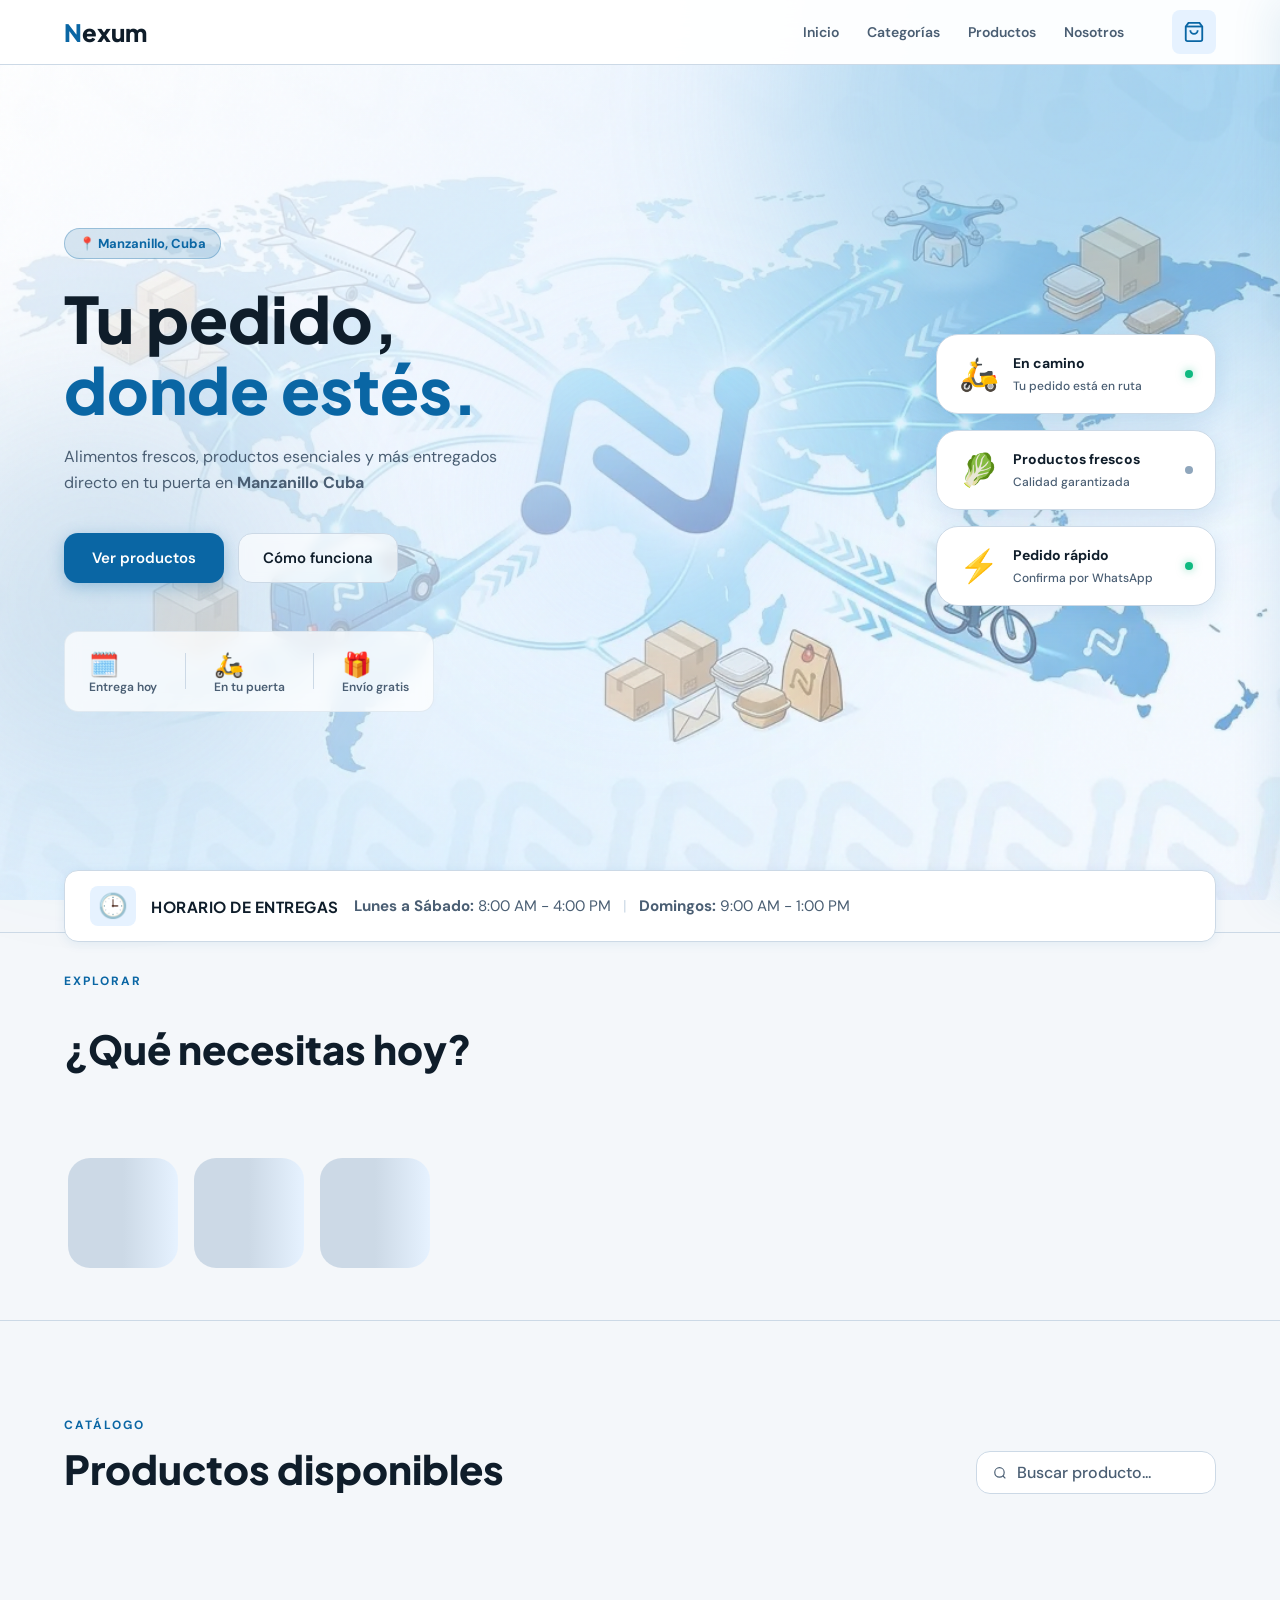
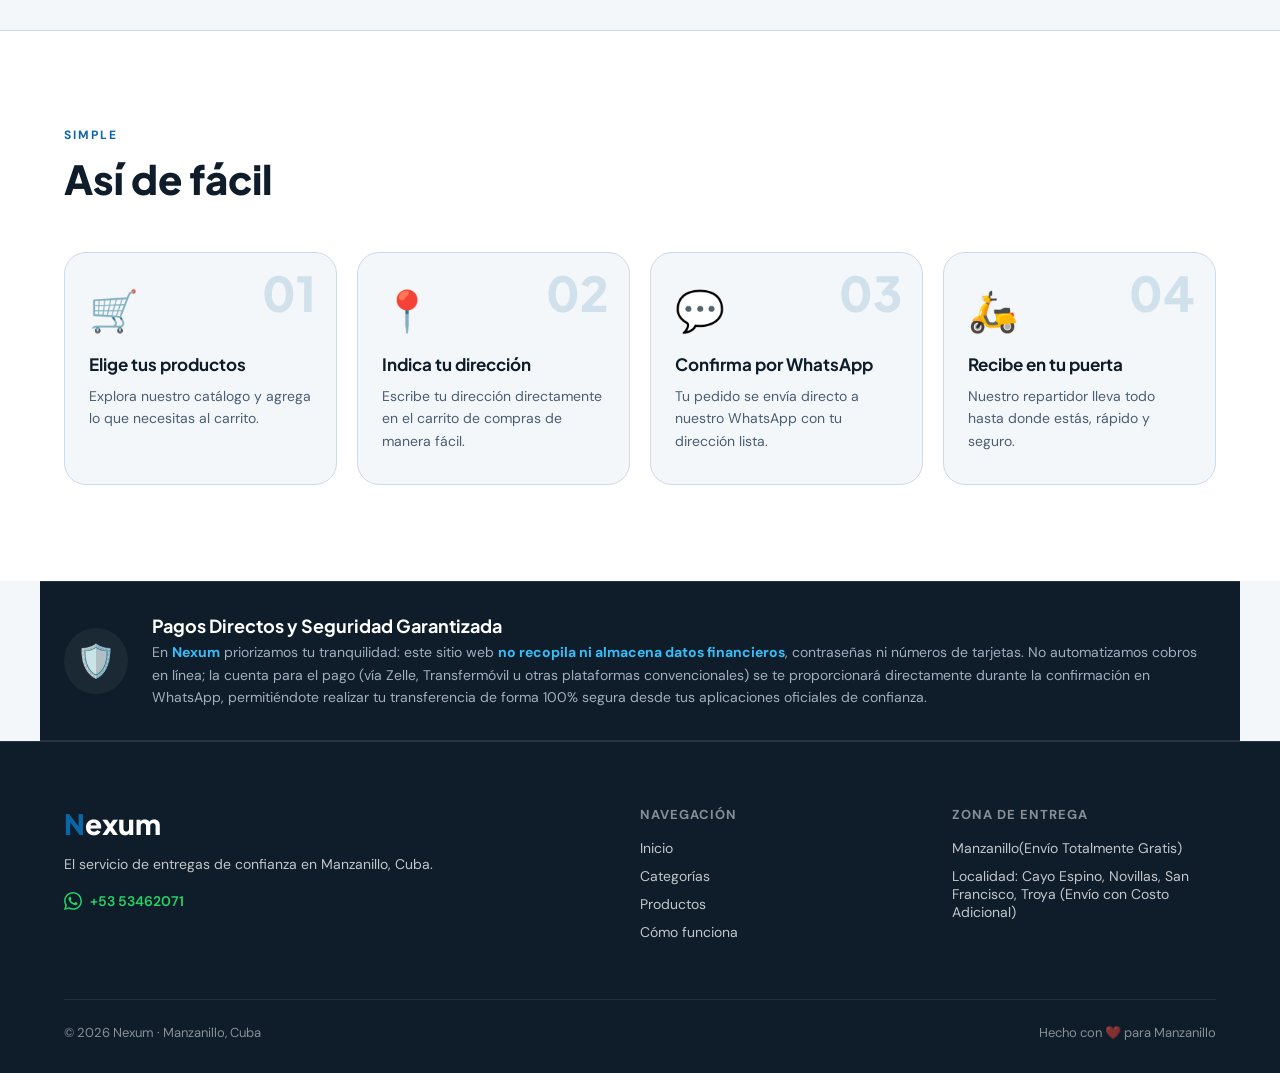
==== commit ce818625: "Add files via upload" ====
--- a/index.html
+++ b/index.html
@@ -90,7 +90,7 @@
         <div class="stat-sep"></div>
         <div class="stat"><strong>🛵</strong><span>En tu puerta</span></div>
         <div class="stat-sep"></div>
-        <div class="stat"><strong>🎁</strong><span>Envío gratis (en Manzanillo)</span></div>
+        <div class="stat"><strong>🎁</strong><span>Envío gratis</span></div>
       </div>
     </div>
     <div class="hero-visual">
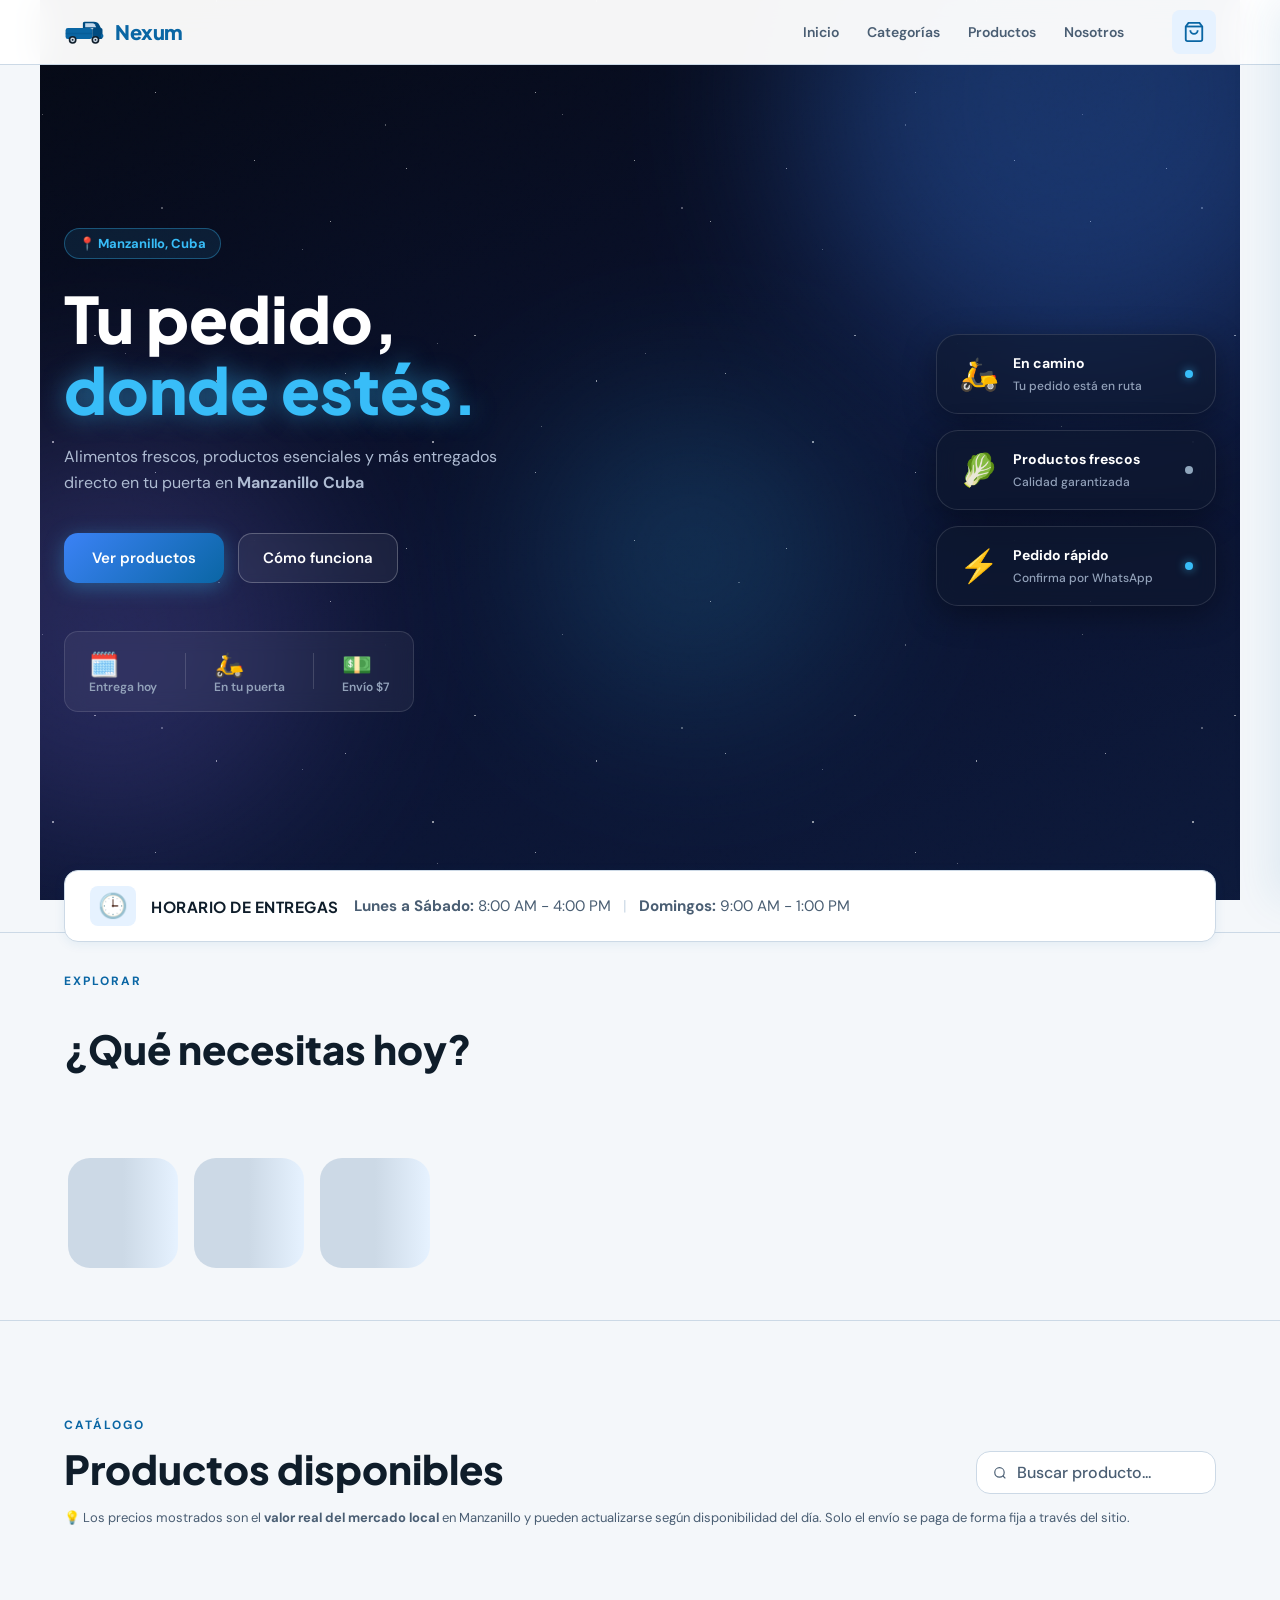
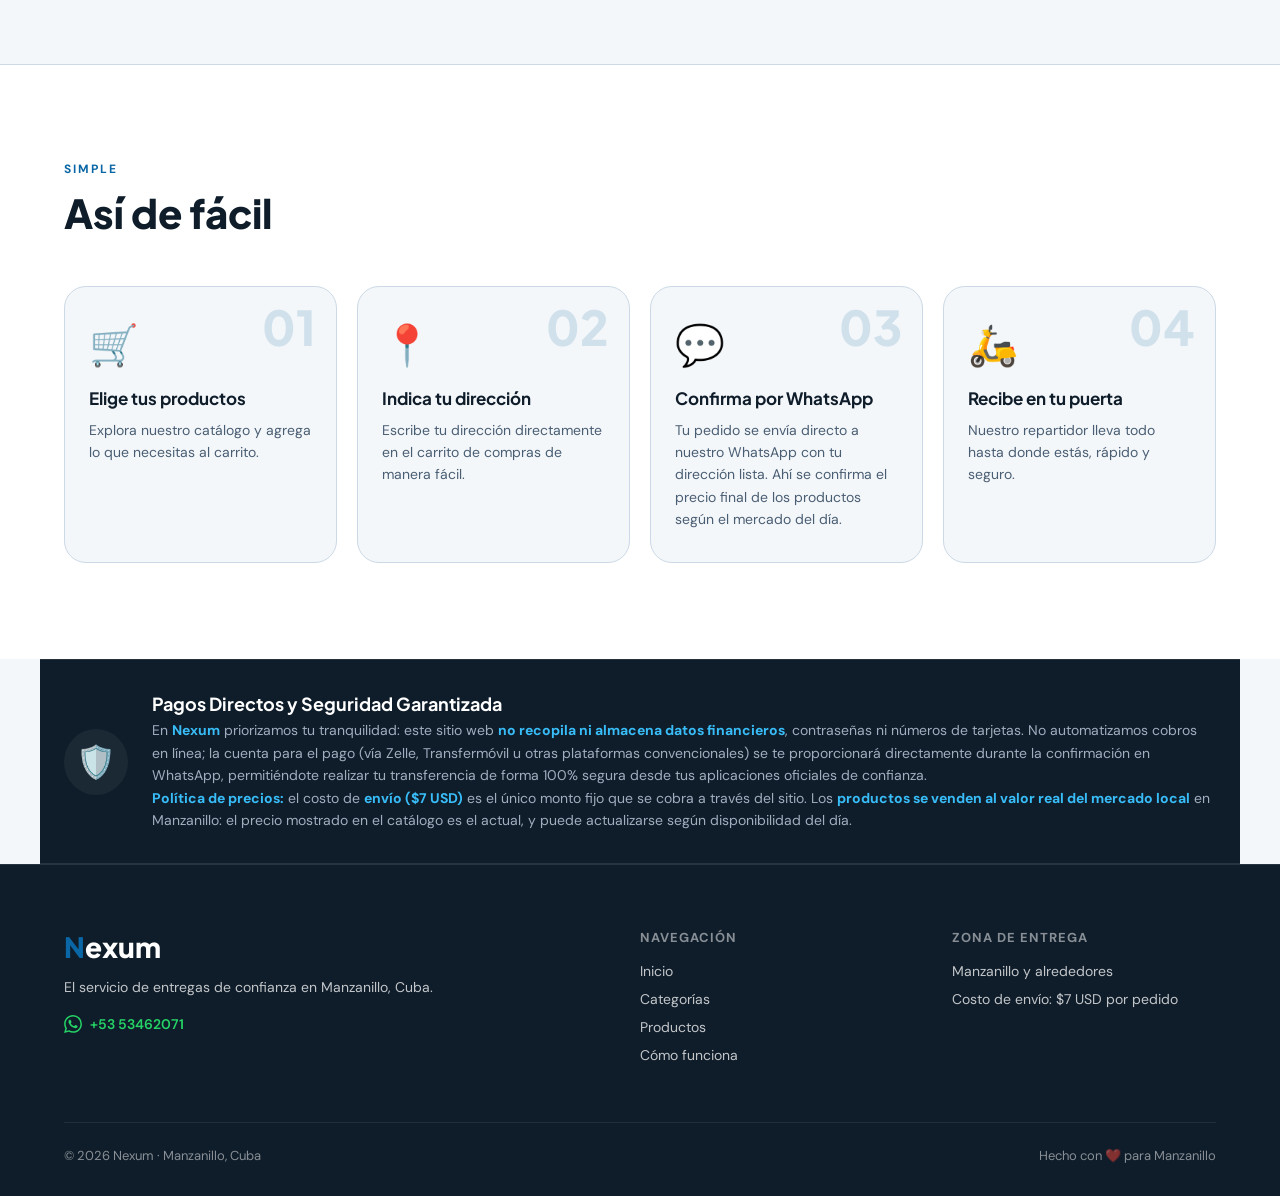
==== commit 9f8307e3: "Add files via upload" ====
--- a/index.html
+++ b/index.html
@@ -68,7 +68,10 @@
   </header>
 
   <section id="hero">
-    <div class="hero-bg">
+    <div class="hero-bg-wrap">
+      <div class="hero-bg"></div>
+      <div class="hero-stars"></div>
+      <div class="hero-stars layer-2"></div>
       <div class="hero-circle c1"></div>
       <div class="hero-circle c2"></div>
       <div class="hero-circle c3"></div>
@@ -90,7 +93,7 @@
         <div class="stat-sep"></div>
         <div class="stat"><strong>🛵</strong><span>En tu puerta</span></div>
         <div class="stat-sep"></div>
-        <div class="stat"><strong>🎁</strong><span>Envío gratis</span></div>
+        <div class="stat"><strong>💵</strong><span>Envío $7</span></div>
       </div>
     </div>
     <div class="hero-visual">
@@ -161,6 +164,9 @@
           <input type="text" id="searchInput" placeholder="Buscar producto..." />
         </div>
       </div>
+      <p class="price-disclaimer" style="font-size:13px;color:var(--text-muted, #64748b);margin:14px 0 22px;line-height:1.5;">
+        💡 Los precios mostrados son el <strong>valor real del mercado local</strong> en Manzanillo y pueden actualizarse según disponibilidad del día. Solo el envío se paga de forma fija a través del sitio.
+      </p>
       <div class="products-grid" id="productsGrid"></div>
     </div>
   </section>
@@ -186,7 +192,7 @@
           <div class="step-num">03</div>
           <div class="step-icon">💬</div>
           <h3>Confirma por WhatsApp</h3>
-          <p>Tu pedido se envía directo a nuestro WhatsApp con tu dirección lista.</p>
+          <p>Tu pedido se envía directo a nuestro WhatsApp con tu dirección lista. Ahí se confirma el precio final de los productos según el mercado del día.</p>
         </div>
         <div class="step-card">
           <div class="step-num">04</div>
@@ -204,6 +210,7 @@
       <div class="security-text">
         <h3>Pagos Directos y Seguridad Garantizada</h3>
         <p>En <strong>Nexum</strong> priorizamos tu tranquilidad: este sitio web <strong>no recopila ni almacena datos financieros</strong>, contraseñas ni números de tarjetas. No automatizamos cobros en línea; la cuenta para el pago (vía Zelle, Transfermóvil u otras plataformas convencionales) se te proporcionará directamente durante la confirmación en WhatsApp, permitiéndote realizar tu transferencia de forma 100% segura desde tus aplicaciones oficiales de confianza.</p>
+        <p><strong>Política de precios:</strong> el costo de <strong>envío ($7 USD)</strong> es el único monto fijo que se cobra a través del sitio. Los <strong>productos se venden al valor real del mercado local</strong> en Manzanillo: el precio mostrado en el catálogo es el actual, y puede actualizarse según disponibilidad del día.</p>
       </div>
     </div>
   </section>
@@ -228,8 +235,8 @@
         </div>
         <div class="footer-links">
           <h4>Zona de entrega</h4>
-          <span>Manzanillo(Envío Totalmente Gratis)</span>
-          <span>Localidad: Cayo Espino, Novillas, San Francisco, Troya (Envío con Costo Adicional)</span>
+          <span>Manzanillo y alrededores</span>
+          <span>Costo de envío: $7 USD por pedido</span>
         </div>
       </div>
       <div class="footer-bottom">
@@ -257,8 +264,22 @@
         <label for="cartAddress" style="display: block; font-size: 13px; font-weight: 600; color: var(--text-muted); margin-bottom: 6px;">Dirección de entrega *</label>
         <input type="text" id="cartAddress" placeholder="Calle, No., Reparto — Manzanillo" style="width: 100%; padding: 12px; background: #f8fafc; border: 1.5px solid #ccd9e6; border-radius: 8px; color: #0f1d2a; font-size: 14px; outline: none; font-family: 'DM Sans', sans-serif;" />
       </div>
+
+      <p style="font-size:12px; color:var(--text-muted); margin: 0 0 12px; line-height:1.4;">
+        ℹ️ Los precios de los productos son el <strong>valor real de mercado local</strong> y pueden variar según disponibilidad del día. Solo el envío se paga de forma fija a través del sitio.
+      </p>
+
+      <div class="cart-total" style="font-size:14px; color:var(--text-muted); margin-bottom:4px;">
+        <span>Subtotal productos (precio de mercado)</span>
+        <strong id="cartSubtotal" style="font-size:14px; color:var(--text-muted);">$0.00</strong>
+      </div>
+      <div class="cart-total" style="font-size:14px; color:var(--text-muted); margin-bottom:10px;">
+        <span>Envío (a pagar)</span>
+        <strong id="cartShipping" style="font-size:14px; color:var(--text-muted);">$7.00</strong>
+      </div>
+
       <div class="cart-total">
-        <span>Total</span>
+        <span>Total a confirmar ahora</span>
         <strong id="cartTotal">$0.00</strong>
       </div>
       <button class="btn-checkout" id="checkoutBtn" style="background: #25D366; color: #fff; border: none; display: flex; align-items: center; justify-content: center; gap: 8px;">
@@ -273,4 +294,4 @@
   <script src="js/cart.js"></script>
   <script src="js/app.js"></script>
 </body>
-</html>+</html>
--- a/css/styles.css
+++ b/css/styles.css
@@ -30,6 +30,14 @@
   --transition: .25s cubic-bezier(.4,0,.2,1);
   --font-display: 'Plus Jakarta Sans', sans-serif;
   --font-body:    'DM Sans', sans-serif;
+
+  /* Tema espacial del hero */
+  --space-1:    #04070f;
+  --space-2:    #0a1230;
+  --space-3:    #0d1b3d;
+  --neon-cyan:  #38bdf8;
+  --neon-blue:  #3b82f6;
+  --neon-violet:#8b7cf6;
 }
 
 *, *::before, *::after { 
@@ -178,7 +186,7 @@
 }
 .mobile-menu.open { display: flex; }
 
-/* ---- HERO ---- */
+/* ---- HERO (tema espacial / futurista) ---- */
 #hero {
   min-height: 100vh;
   padding: 120px 24px 80px;
@@ -189,43 +197,73 @@
   max-width: 1200px; margin: 0 auto;
   position: relative;
   width: 100%;
+  isolation: isolate;
+  overflow: hidden;
+}
+/* Contenedor de fondo, recortado a la sección (ya no "fixed" global) */
+.hero-bg-wrap {
+  position: absolute; inset: 0;
+  z-index: -1;
+  overflow: hidden;
+  pointer-events: none;
 }
 .hero-bg {
-  position: fixed;
-  inset: 0;
-  z-index: -1;
-  pointer-events: none;
-  background:
-    linear-gradient(
-      135deg,
-      rgba(255,255,255,0.92) 0%,
-      rgba(240,246,255,0.82) 35%,
-      rgba(230,242,255,0.55) 60%,
-      rgba(214,233,255,0.25) 100%
-    ),
-    url('../img/nexu00.webp') center/cover no-repeat;
-}
-@supports (-webkit-touch-callout: none) {
-  .hero-bg { position: absolute; }
-}
-
+  position: absolute; inset: -10%;
+  background: linear-gradient(160deg, var(--space-1) 0%, var(--space-2) 55%, var(--space-3) 100%);
+}
+/* Campo de estrellas: capas de puntos a distintos tamaños/densidades */
+.hero-stars {
+  position: absolute; inset: -10%;
+  background-image:
+    radial-gradient(1.6px 1.6px at 12% 22%, #fff 50%, transparent 51%),
+    radial-gradient(1.2px 1.2px at 28% 68%, #fff 50%, transparent 51%),
+    radial-gradient(1.8px 1.8px at 46% 12%, #fff 50%, transparent 51%),
+    radial-gradient(1.1px 1.1px at 62% 48%, #fff 50%, transparent 51%),
+    radial-gradient(1.5px 1.5px at 78% 24%, #fff 50%, transparent 51%),
+    radial-gradient(1.2px 1.2px at 88% 66%, #fff 50%, transparent 51%),
+    radial-gradient(1.4px 1.4px at 8% 82%, #fff 50%, transparent 51%),
+    radial-gradient(1.1px 1.1px at 55% 85%, #fff 50%, transparent 51%),
+    radial-gradient(1.6px 1.6px at 35% 40%, #fff 50%, transparent 51%),
+    radial-gradient(1.3px 1.3px at 95% 90%, #fff 50%, transparent 51%);
+  background-repeat: repeat;
+  background-size: 380px 380px;
+  opacity: .55;
+  animation: twinkle 5s ease-in-out infinite;
+}
+.hero-stars.layer-2 {
+  background-size: 520px 520px;
+  background-position: 60px 90px;
+  opacity: .3;
+  animation-duration: 7s;
+  animation-delay: 1.4s;
+}
+@keyframes twinkle {
+  0%,100% { opacity: .55; }
+  50%     { opacity: .9; }
+}
 .hero-circle {
   position: absolute; border-radius: 50%;
-  filter: blur(90px); opacity: .25;
-}
-.c1 { width: 600px; height: 600px; background: #2A8FCC; top: -200px; right: -100px; }
-.c2 { width: 400px; height: 400px; background: #1D6FA4; bottom: 100px; left: -100px; opacity: .15; }
-.c3 { width: 280px; height: 280px; background: #93C5FD; top: 40%; left: 40%; opacity: .2; }
+  filter: blur(90px);
+  animation: nebula-drift 10s ease-in-out infinite;
+}
+.c1 { width: 560px; height: 560px; background: var(--neon-blue); top: -180px; right: -120px; opacity: .32; }
+.c2 { width: 420px; height: 420px; background: var(--neon-violet); bottom: 60px; left: -140px; opacity: .22; animation-delay: 2s; }
+.c3 { width: 300px; height: 300px; background: var(--neon-cyan); top: 45%; left: 42%; opacity: .18; animation-delay: 4s; }
+@keyframes nebula-drift {
+  0%,100% { transform: translate(0,0) scale(1); }
+  50%     { transform: translate(-16px, 12px) scale(1.08); }
+}
 .hero-grain {
   position: absolute; inset: 0;
   background-image: url("data:image/svg+xml,%3Csvg viewBox='0 0 256 256' xmlns='http://www.w3.org/2000/svg'%3E%3Cfilter id='n'%3E%3CfeTurbulence type='fractalNoise' baseFrequency='0.9' numOctaves='4'/%3E%3C/filter%3E%3Crect width='100%25' height='100%25' filter='url(%23n)'/%3E%3C/svg%3E");
-  opacity: .025;
+  opacity: .04;
+  mix-blend-mode: overlay;
 }
 .hero-tag {
   display: inline-flex; align-items: center; gap: 6px;
-  background: rgba(10,102,164,.15);
-  border: 1px solid rgba(10,102,164,.3);
-  color: var(--brand);
+  background: rgba(56,189,248,.1);
+  border: 1px solid rgba(56,189,248,.35);
+  color: var(--neon-cyan);
   font-size: 13px; font-weight: 700;
   padding: 6px 14px; border-radius: 100px;
   margin-bottom: 24px;
@@ -236,15 +274,19 @@
   font-size: clamp(36px, 5vw, 68px);
   font-weight: 800;
   line-height: 1.1;
-  color: var(--text);
+  color: #fff;
   margin-bottom: 20px;
   max-width: 540px;
 }
-.hero-title em { font-style: normal; color: var(--brand); }
+.hero-title em {
+  font-style: normal;
+  color: var(--neon-cyan);
+  text-shadow: 0 0 24px rgba(56,189,248,.55);
+}
 
 .hero-sub {
   font-size: 16px; line-height: 1.65;
-  color: var(--text-muted);
+  color: #aebbd2;
   max-width: 440px;
   margin-bottom: 36px;
 }
@@ -254,69 +296,70 @@
 }
 .btn-primary {
   display: inline-flex; align-items: center; gap: 8px;
-  background: var(--brand);
+  background: linear-gradient(135deg, var(--neon-blue), var(--brand));
   color: #fff; font-weight: 600; font-size: 15px;
   padding: 14px 28px; border-radius: var(--radius);
   transition: transform var(--transition), box-shadow var(--transition), background var(--transition);
-  box-shadow: 0 4px 16px rgba(10,102,164,.3);
+  box-shadow: 0 4px 20px rgba(56,189,248,.35);
 }
 .btn-primary:hover {
-  background: var(--brand-2);
   transform: translateY(-2px);
-  box-shadow: 0 8px 28px rgba(10,102,164,.4);
+  box-shadow: 0 8px 32px rgba(56,189,248,.5);
 }
 .btn-ghost {
   display: inline-flex; align-items: center;
-  color: var(--text); font-weight: 600; font-size: 15px;
+  color: #fff; font-weight: 600; font-size: 15px;
   padding: 14px 24px; border-radius: var(--radius);
-  border: 1.5px solid var(--dark-3);
-  background: rgba(255,255,255,0.65);
+  border: 1.5px solid rgba(255,255,255,.25);
+  background: rgba(255,255,255,0.06);
   backdrop-filter: blur(4px);
   -webkit-backdrop-filter: blur(4px);
   transition: background var(--transition), border-color var(--transition), color var(--transition), transform var(--transition);
 }
 .btn-ghost:hover {
-  background: var(--brand-soft) !important;
-  border-color: var(--brand);
-  color: var(--brand);
+  background: rgba(56,189,248,.12) !important;
+  border-color: var(--neon-cyan);
+  color: var(--neon-cyan);
   transform: translateY(-2px);
 }
 .hero-stats {
   display: flex; align-items: center; gap: 28px;
-  background: rgba(255,255,255,0.75);
-  backdrop-filter: blur(8px);
-  -webkit-backdrop-filter: blur(8px);
+  background: rgba(255,255,255,0.05);
+  backdrop-filter: blur(10px);
+  -webkit-backdrop-filter: blur(10px);
   padding: 16px 24px;
   border-radius: var(--radius);
-  border: 1px solid rgba(204,217,230,0.5);
+  border: 1px solid rgba(255,255,255,.12);
   width: fit-content;
 }
 .stat { display: flex; flex-direction: column; }
-.stat strong { font-family: var(--font-display); font-size: 24px; color: var(--text); }
-.stat span { font-size: 12px; color: var(--text-muted); font-weight: 600; }
-.stat-sep { width: 1px; height: 36px; background: var(--dark-3); }
+.stat strong { font-family: var(--font-display); font-size: 24px; color: #fff; }
+.stat span { font-size: 12px; color: #93a2ba; font-weight: 600; }
+.stat-sep { width: 1px; height: 36px; background: rgba(255,255,255,.15); }
 
 .hero-visual {
   display: flex; flex-direction: column; gap: 16px;
   align-items: flex-end;
 }
 .hero-card {
-  background: #fff;
-  border: 1px solid var(--dark-3);
+  background: rgba(15,25,45,.55);
+  border: 1px solid rgba(255,255,255,.12);
   border-radius: var(--radius-lg);
   padding: 18px 22px;
   display: flex; align-items: center; gap: 14px;
   width: 280px;
-  box-shadow: var(--shadow-md);
+  backdrop-filter: blur(10px);
+  -webkit-backdrop-filter: blur(10px);
+  box-shadow: 0 8px 32px rgba(0,0,0,.35);
 }
 .hc-icon { font-size: 32px; }
-.hc-text strong { display: block; font-size: 14px; color: var(--text); margin-bottom: 2px; }
-.hc-text span { font-size: 12px; color: var(--text-muted); font-weight: 500; }
+.hc-text strong { display: block; font-size: 14px; color: #fff; margin-bottom: 2px; }
+.hc-text span { font-size: 12px; color: #93a2ba; font-weight: 500; }
 .hc-dot {
   width: 8px; height: 8px; border-radius: 50%;
   background: var(--mid); margin-left: auto;
 }
-.hc-dot.active { background: var(--success); box-shadow: 0 0 8px rgba(16,185,129,.5); }
+.hc-dot.active { background: var(--neon-cyan); box-shadow: 0 0 10px rgba(56,189,248,.7); }
 
 .floating { animation: float 4s ease-in-out infinite; }
 .delay1 { animation-delay: 1.3s; }
@@ -471,7 +514,7 @@
   display: flex; align-items: center; justify-content: center;
   overflow: hidden;
   font-size: 72px;
-  background: var(--brand-soft);
+  background: #ffffff;
   position: relative;
 }
 .product-badge {
@@ -676,7 +719,6 @@
     gap: 28px;
     width: 100%;
   }
-  .hero-bg { position: absolute; }
 
   .hero-title {
     font-size: clamp(26px, 7.5vw, 36px);
@@ -722,7 +764,7 @@
     display: flex !important;
     align-items: center !important;
     justify-content: center !important;
-    background: var(--brand-soft) !important;
+    background: #ffffff !important;
     font-size: 40px;
   }
   .product-img img {
@@ -790,11 +832,6 @@
 
 /* ── CORRECCIÓN DE TAMAÑO DE INPUTS EN iOS ---- */
 input, textarea, select { font-size: 16px !important; }
-
-/* ── FIX CARRITO EN MÓVIL ── */
-@media (max-width: 900px) {
-  .cart-btn { margin-left: auto; }
-}
 
 /* Skeleton animación para categorías */
 .cat-card-skeleton {
@@ -917,18 +954,9 @@
 }
 
 @media (max-width: 900px) {
-  .cart-btn {
-    margin-left: auto;
-  }
-  .hamburger {
-    margin-left: 12px;
-  }
-}
-@media (max-width: 900px) {
-  .cart-btn {
-    margin-left: auto;
-  }
-}
-@media (max-width: 900px) {
   .cart-btn { margin-left: auto; }
+  .hamburger { margin-left: 12px; }
+}
+.product-img img {
+  mix-blend-mode: multiply;
 }
